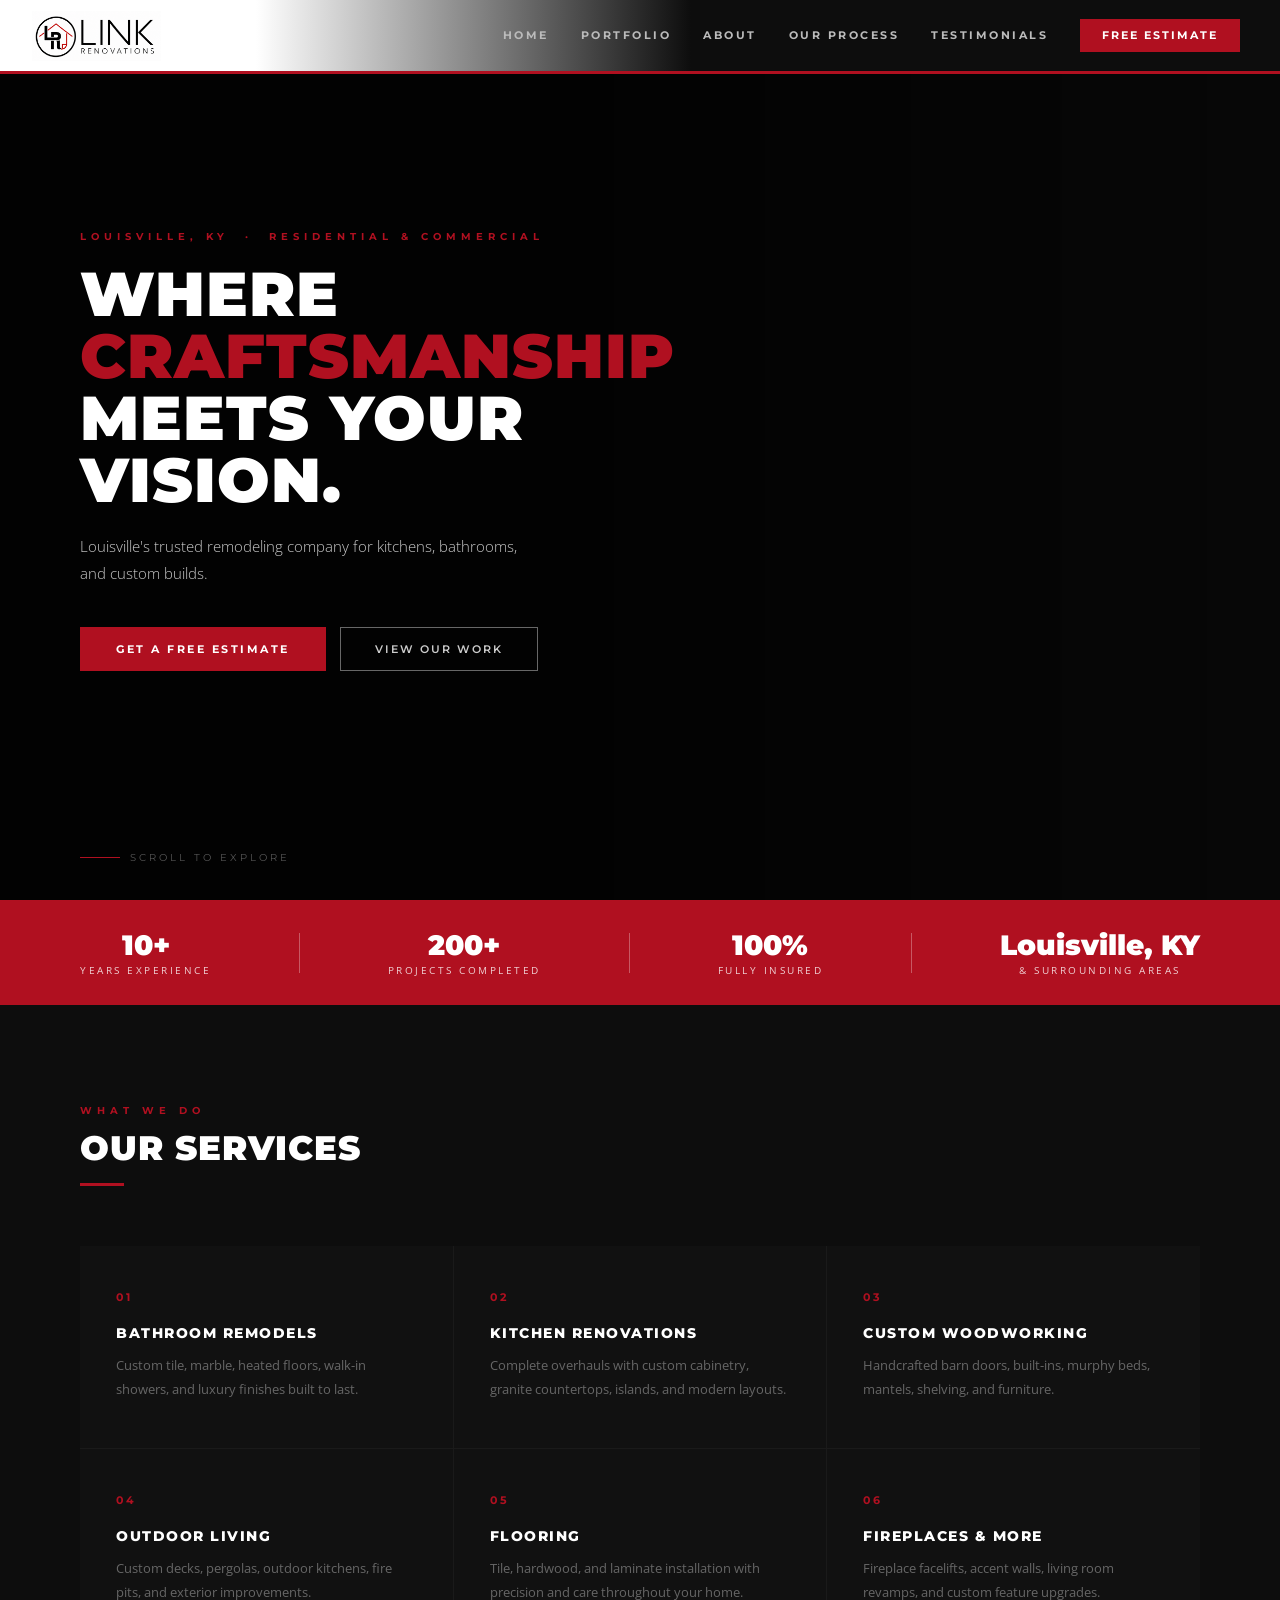
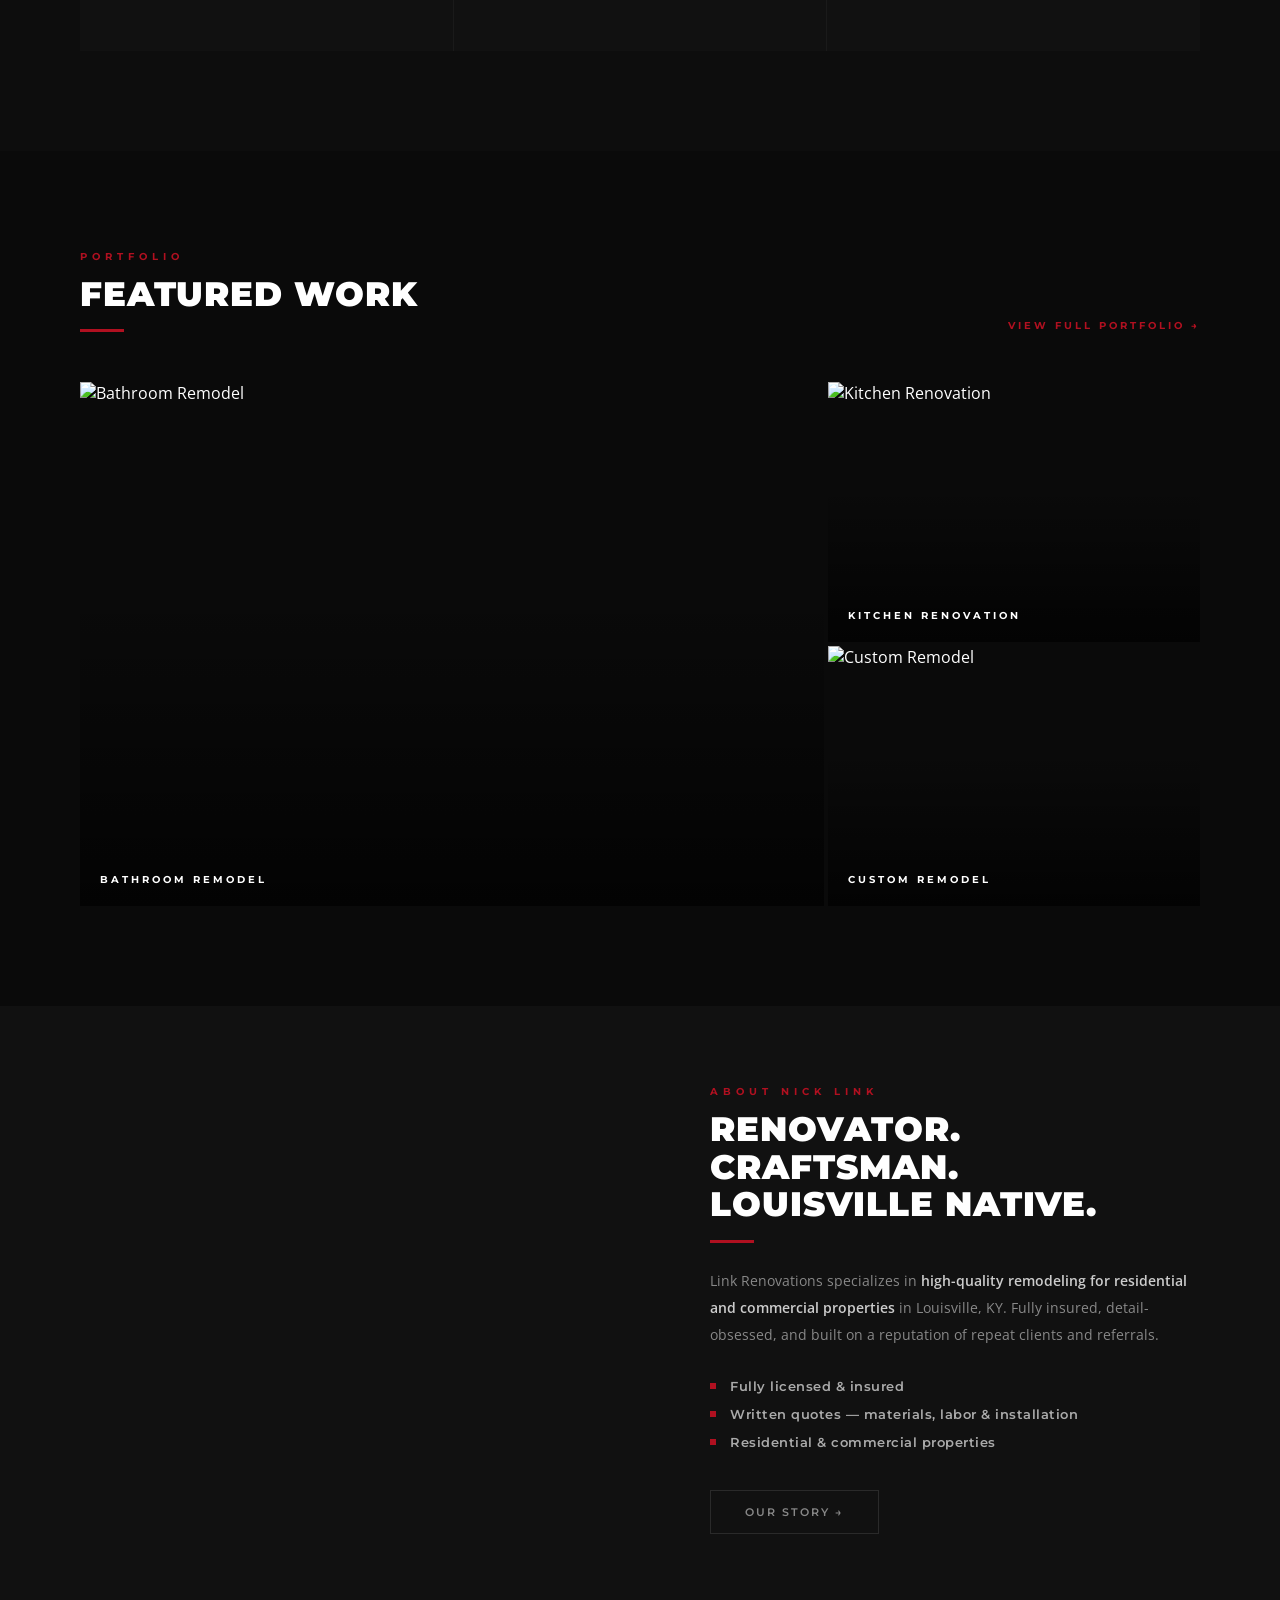
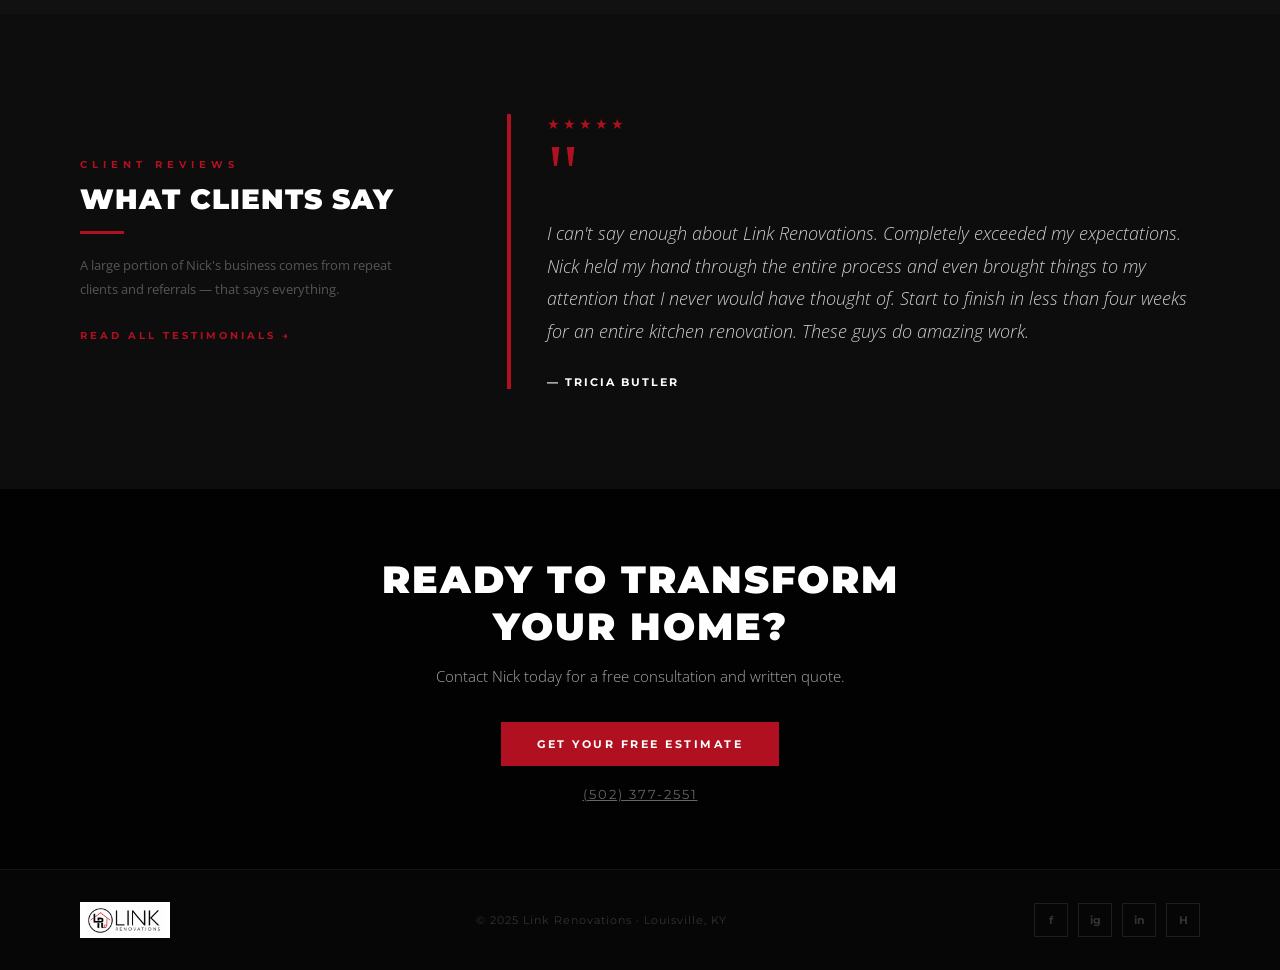
==== index.html @ 9025aeb8 "Initial commit: Link Renovations website mockup" ====
<!DOCTYPE html>
<html lang="en">
<head>
  <meta charset="UTF-8">
  <meta name="viewport" content="width=device-width, initial-scale=1.0">
  <title>Link Renovations — Louisville, KY</title>
  <link href="https://fonts.googleapis.com/css2?family=Montserrat:wght@400;600;700;800;900&family=Open+Sans:wght@300;400;600&display=swap" rel="stylesheet">
  <style>
    *, *::before, *::after { margin: 0; padding: 0; box-sizing: border-box; }
    html { scroll-behavior: smooth; }
    body { background: #0a0a0a; color: #fff; font-family: 'Open Sans', sans-serif; }

    /* ─── NAV ─── */
    nav {
      position: fixed; top: 0; left: 0; right: 0; z-index: 1000;
      height: 74px;
      background: linear-gradient(to right, #fff 20%, #0d0d0d 54%);
      border-bottom: 3px solid #b01020;
      display: flex; align-items: stretch;
    }
    .nav-logo { padding: 0 32px; display: flex; align-items: center; flex-shrink: 0; }
    .nav-logo img { height: 50px; display: block; }
    .nav-links { flex: 1; display: flex; align-items: center; justify-content: flex-end; gap: 32px; padding: 0 40px; }
    .nav-links a { color: #bbb; text-decoration: none; font-family: 'Montserrat', sans-serif; font-size: 10.5px; font-weight: 700; letter-spacing: 2.5px; text-transform: uppercase; transition: color 0.2s; }
    .nav-links a:hover { color: #fff; }
    .nav-links .cta { background: #b01020; color: #fff; padding: 10px 22px; letter-spacing: 2px; }
    .nav-links .cta:hover { background: #8f0d19; color: #fff; }

    /* ─── HERO ─── */
    .hero {
      height: 100vh; position: relative;
      display: flex; align-items: center; justify-content: flex-start;
    }
    .hero-bg {
      position: absolute; inset: 0;
      background: url('https://images.weserv.nl/?url=www.linkrenovations.com/uploads/1/7/3/7/17373825/img-6135.jpg') center/cover no-repeat;
    }
    .hero-bg::after {
      content: '';
      position: absolute; inset: 0;
      background: linear-gradient(to right, rgba(0,0,0,0.82) 40%, rgba(0,0,0,0.3) 100%);
    }
    .hero-content {
      position: relative; z-index: 1;
      padding: 0 80px; max-width: 680px;
    }
    .hero-eyebrow {
      font-family: 'Montserrat', sans-serif;
      font-size: 10px; font-weight: 700; letter-spacing: 5px;
      text-transform: uppercase; color: #b01020;
      margin-bottom: 20px;
    }
    .hero h1 {
      font-family: 'Montserrat', sans-serif;
      font-size: 62px; font-weight: 900;
      line-height: 1.0; letter-spacing: 1px;
      text-transform: uppercase;
      margin-bottom: 22px;
    }
    .hero h1 em { color: #b01020; font-style: normal; }
    .hero-sub {
      font-size: 15px; font-weight: 300; line-height: 1.8;
      color: #ccc; margin-bottom: 40px; max-width: 460px;
    }
    .hero-actions { display: flex; gap: 14px; align-items: center; }
    .btn-red {
      font-family: 'Montserrat', sans-serif;
      background: #b01020; color: #fff;
      padding: 15px 36px; font-size: 11px; font-weight: 700;
      letter-spacing: 2.5px; text-transform: uppercase;
      text-decoration: none; display: inline-block;
    }
    .btn-ghost {
      font-family: 'Montserrat', sans-serif;
      border: 1px solid rgba(255,255,255,0.4); color: #ccc;
      padding: 14px 34px; font-size: 11px; font-weight: 600;
      letter-spacing: 2px; text-transform: uppercase;
      text-decoration: none; display: inline-block;
    }
    .hero-scroll {
      position: absolute; bottom: 36px; left: 80px;
      display: flex; align-items: center; gap: 10px;
      color: #555; font-size: 10px; letter-spacing: 3px;
      text-transform: uppercase; font-family: 'Montserrat', sans-serif;
    }
    .hero-scroll-line { width: 40px; height: 1px; background: #b01020; }

    /* ─── INTRO STRIP ─── */
    .intro {
      background: #b01020;
      padding: 28px 80px;
      display: flex; justify-content: space-between; align-items: center;
      gap: 40px;
    }
    .intro-stat { text-align: center; }
    .intro-stat strong {
      display: block;
      font-family: 'Montserrat', sans-serif;
      font-size: 28px; font-weight: 900;
    }
    .intro-stat span {
      font-size: 9.5px; letter-spacing: 2.5px; text-transform: uppercase;
      color: rgba(255,255,255,0.8); margin-top: 2px; display: block;
    }
    .intro-divider { width: 1px; height: 40px; background: rgba(255,255,255,0.3); }

    /* ─── SECTION COMMON ─── */
    .section { padding: 100px 80px; }
    .section-tag {
      font-family: 'Montserrat', sans-serif;
      font-size: 9.5px; font-weight: 700; letter-spacing: 5px;
      text-transform: uppercase; color: #b01020; margin-bottom: 14px;
    }
    .section-title {
      font-family: 'Montserrat', sans-serif;
      font-size: 34px; font-weight: 900; text-transform: uppercase;
      letter-spacing: 1px; line-height: 1.1;
    }
    .section-rule { width: 44px; height: 3px; background: #b01020; margin-top: 16px; }

    /* ─── SERVICES ─── */
    .services { background: #0d0d0d; }
    .services-header { margin-bottom: 60px; }
    .services-grid {
      display: grid; grid-template-columns: repeat(3, 1fr); gap: 1px;
      background: #1a1a1a;
    }
    .service {
      background: #111; padding: 44px 36px;
      border-bottom: 3px solid transparent;
      transition: border-color 0.25s, background 0.25s;
    }
    .service:hover { border-color: #b01020; background: #161616; }
    .service-num {
      font-family: 'Montserrat', sans-serif;
      font-size: 11px; font-weight: 700; letter-spacing: 3px;
      color: #b01020; margin-bottom: 20px;
    }
    .service-name {
      font-family: 'Montserrat', sans-serif;
      font-size: 14px; font-weight: 800; letter-spacing: 1.5px;
      text-transform: uppercase; margin-bottom: 12px;
    }
    .service-desc { font-size: 13px; color: #666; line-height: 1.8; }

    /* ─── FEATURED WORK ─── */
    .featured { background: #0a0a0a; }
    .featured-header { margin-bottom: 50px; display: flex; justify-content: space-between; align-items: flex-end; }
    .featured-link {
      font-family: 'Montserrat', sans-serif;
      font-size: 10px; font-weight: 700; letter-spacing: 3px;
      text-transform: uppercase; color: #b01020; text-decoration: none;
    }
    .featured-link:hover { color: #fff; }
    .featured-grid { display: grid; grid-template-columns: 2fr 1fr; grid-template-rows: 260px 260px; gap: 4px; }
    .featured-item {
      overflow: hidden; position: relative; cursor: pointer;
    }
    .featured-item img { width: 100%; height: 100%; object-fit: cover; transition: transform 0.5s; display: block; }
    .featured-item:hover img { transform: scale(1.04); }
    .featured-item-overlay {
      position: absolute; inset: 0;
      background: linear-gradient(to top, rgba(0,0,0,0.7) 0%, transparent 60%);
      display: flex; align-items: flex-end; padding: 20px;
    }
    .featured-item-label {
      font-family: 'Montserrat', sans-serif;
      font-size: 10px; font-weight: 700; letter-spacing: 3px;
      text-transform: uppercase; color: #fff;
    }
    .featured-item.large { grid-row: span 2; }

    /* ─── ABOUT TEASER ─── */
    .about-teaser {
      background: #111;
      display: grid; grid-template-columns: 1fr 1fr;
    }
    .about-photo {
      min-height: 520px;
      background: url('https://images.weserv.nl/?url=www.linkrenovations.com/uploads/1/7/3/7/17373825/13912397-858377754294560-661833225606140644-n_orig.jpg') center top/cover;
    }
    .about-body {
      padding: 80px 70px;
      display: flex; flex-direction: column; justify-content: center;
    }
    .about-body p {
      font-size: 14px; color: #888; line-height: 1.95;
      margin-top: 24px;
    }
    .about-body p strong { color: #ccc; font-weight: 600; }
    .about-checks { margin-top: 30px; display: flex; flex-direction: column; gap: 12px; }
    .about-check {
      display: flex; align-items: center; gap: 14px;
      font-size: 13px; color: #aaa; font-family: 'Montserrat', sans-serif;
      font-weight: 600; letter-spacing: 0.5px;
    }
    .check-dot { width: 6px; height: 6px; background: #b01020; flex-shrink: 0; }
    .about-action { margin-top: 40px; }

    /* ─── TESTIMONIAL ─── */
    .testimonial-section {
      background: #0d0d0d;
      padding: 100px 80px;
      display: grid; grid-template-columns: 1fr 2fr; gap: 80px; align-items: center;
    }
    .testimonial-left .section-tag { margin-bottom: 14px; }
    .testimonial-left .section-title { font-size: 28px; }
    .testimonial-left .section-rule { }
    .testimonial-left p { margin-top: 20px; font-size: 13px; color: #555; line-height: 1.8; }
    .testimonial-quote {
      border-left: 4px solid #b01020;
      padding-left: 36px;
    }
    .quote-mark { font-size: 80px; color: #b01020; line-height: 0.6; font-family: Georgia, serif; margin-bottom: 20px; display: block; }
    .quote-text {
      font-size: 18px; font-weight: 300; line-height: 1.8; color: #ccc;
      font-style: italic;
    }
    .quote-author {
      margin-top: 28px;
      font-family: 'Montserrat', sans-serif;
      font-size: 11px; font-weight: 700; letter-spacing: 2px;
      text-transform: uppercase; color: #fff;
    }
    .quote-stars { color: #b01020; letter-spacing: 3px; margin-bottom: 16px; font-size: 14px; }

    /* ─── FINAL CTA ─── */
    .cta-final {
      position: relative; overflow: hidden;
      min-height: 380px;
      display: flex; align-items: center; justify-content: center;
      text-align: center;
    }
    .cta-bg {
      position: absolute; inset: 0;
      background: url('https://images.weserv.nl/?url=www.linkrenovations.com/uploads/1/7/3/7/17373825/kitchen1.jpg') center/cover;
    }
    .cta-bg::after {
      content: ''; position: absolute; inset: 0;
      background: rgba(0,0,0,0.78);
    }
    .cta-content { position: relative; z-index: 1; padding: 0 40px; }
    .cta-content h2 {
      font-family: 'Montserrat', sans-serif;
      font-size: 38px; font-weight: 900; text-transform: uppercase;
      letter-spacing: 2px; margin-bottom: 16px;
    }
    .cta-content p { color: #aaa; font-size: 15px; margin-bottom: 36px; font-weight: 300; }
    .cta-content .phone {
      display: block; margin-top: 20px;
      font-family: 'Montserrat', sans-serif;
      font-size: 13px; color: #666; letter-spacing: 2px;
    }

    /* ─── FOOTER ─── */
    footer {
      background: #060606;
      padding: 32px 80px;
      display: flex; justify-content: space-between; align-items: center;
      border-top: 1px solid #161616;
    }
    .footer-logo img { height: 36px; background: #fff; padding: 3px 6px; display: block; }
    .footer-copy { font-size: 11px; color: #333; letter-spacing: 1px; font-family: 'Montserrat', sans-serif; }
    .footer-social { display: flex; gap: 10px; }
    .social { width: 34px; height: 34px; border: 1px solid #1e1e1e; display: flex; align-items: center; justify-content: center; color: #333; font-size: 11px; font-weight: 700; text-decoration: none; font-family: 'Montserrat', sans-serif; transition: all 0.2s; }
    .social:hover { border-color: #b01020; color: #b01020; }

    .badge { position: fixed; bottom: 14px; right: 14px; background: #b01020; color: #fff; padding: 5px 12px; font-size: 9px; font-weight: 700; letter-spacing: 2px; z-index: 9999; text-transform: uppercase; font-family: 'Montserrat', sans-serif; }
  
.gallery-item img, .featured-item img, .step-image, .about-photo, .story-image, .nick-photo, .nick-card .nick-photo { filter: contrast(1.10) brightness(1.04) saturate(1.18); transition: filter 0.3s, transform 0.4s ease; }
.gallery-item:hover img, .featured-item:hover img { filter: contrast(1.14) brightness(1.07) saturate(1.22); }
.hero-bg, .page-header-bg, .cta-bg { filter: contrast(1.12) brightness(1.05) saturate(1.20); }
.lightbox-img { filter: contrast(1.10) brightness(1.04) saturate(1.18); }
</style>
</head>
<body>



<!-- NAV -->
<nav>
  <a href="index.html" class="nav-logo"><img src="logo.png" alt="Link Renovations"></a>
  <div class="nav-links">
    <a href="index.html" class="active">Home</a>
    <a href="portfolio.html">Portfolio</a>
    <a href="about.html">About</a>
    <a href="process.html">Our Process</a>
    <a href="testimonials.html">Testimonials</a>
    <a href="contact.html" class="cta">Free Estimate</a>
  </div>
</nav>

<!-- HERO -->
<div class="hero">
  <div class="hero-bg"></div>
  <div class="hero-content">
    <div class="hero-eyebrow">Louisville, KY &nbsp;·&nbsp; Residential & Commercial</div>
    <h1>Where <em>Craftsmanship</em><br>Meets Your<br>Vision.</h1>
    <p class="hero-sub">Louisville's trusted remodeling company for kitchens, bathrooms, and custom builds.</p>
    <div class="hero-actions">
      <a href="#" class="btn-red">Get a Free Estimate</a>
      <a href="#" class="btn-ghost">View Our Work</a>
    </div>
  </div>
  <div class="hero-scroll">
    <div class="hero-scroll-line"></div>
    Scroll to explore
  </div>
</div>

<!-- STATS -->
<div class="intro">
  <div class="intro-stat"><strong>10+</strong><span>Years Experience</span></div>
  <div class="intro-divider"></div>
  <div class="intro-stat"><strong>200+</strong><span>Projects Completed</span></div>
  <div class="intro-divider"></div>
  <div class="intro-stat"><strong>100%</strong><span>Fully Insured</span></div>
  <div class="intro-divider"></div>
  <div class="intro-stat"><strong>Louisville, KY</strong><span>& Surrounding Areas</span></div>
</div>

<!-- SERVICES -->
<div class="section services">
  <div class="services-header">
    <div class="section-tag">What We Do</div>
    <div class="section-title">Our Services</div>
    <div class="section-rule"></div>
  </div>
  <div class="services-grid">
    <div class="service">
      <div class="service-num">01</div>
      <div class="service-name">Bathroom Remodels</div>
      <div class="service-desc">Custom tile, marble, heated floors, walk-in showers, and luxury finishes built to last.</div>
    </div>
    <div class="service">
      <div class="service-num">02</div>
      <div class="service-name">Kitchen Renovations</div>
      <div class="service-desc">Complete overhauls with custom cabinetry, granite countertops, islands, and modern layouts.</div>
    </div>
    <div class="service">
      <div class="service-num">03</div>
      <div class="service-name">Custom Woodworking</div>
      <div class="service-desc">Handcrafted barn doors, built-ins, murphy beds, mantels, shelving, and furniture.</div>
    </div>
    <div class="service">
      <div class="service-num">04</div>
      <div class="service-name">Outdoor Living</div>
      <div class="service-desc">Custom decks, pergolas, outdoor kitchens, fire pits, and exterior improvements.</div>
    </div>
    <div class="service">
      <div class="service-num">05</div>
      <div class="service-name">Flooring</div>
      <div class="service-desc">Tile, hardwood, and laminate installation with precision and care throughout your home.</div>
    </div>
    <div class="service">
      <div class="service-num">06</div>
      <div class="service-name">Fireplaces & More</div>
      <div class="service-desc">Fireplace facelifts, accent walls, living room revamps, and custom feature upgrades.</div>
    </div>
  </div>
</div>

<!-- FEATURED WORK -->
<div class="section featured">
  <div class="featured-header">
    <div>
      <div class="section-tag">Portfolio</div>
      <div class="section-title">Featured Work</div>
      <div class="section-rule"></div>
    </div>
    <a href="#" class="featured-link">View Full Portfolio →</a>
  </div>
  <div class="featured-grid">
    <div class="featured-item large">
      <img src="https://images.weserv.nl/?url=www.linkrenovations.com/uploads/1/7/3/7/17373825/img-6134.jpg" alt="Bathroom Remodel">
      <div class="featured-item-overlay"><span class="featured-item-label">Bathroom Remodel</span></div>
    </div>
    <div class="featured-item">
      <img src="https://images.weserv.nl/?url=www.linkrenovations.com/uploads/1/7/3/7/17373825/kitchen2.jpg" alt="Kitchen Renovation">
      <div class="featured-item-overlay"><span class="featured-item-label">Kitchen Renovation</span></div>
    </div>
    <div class="featured-item">
      <img src="https://images.weserv.nl/?url=www.linkrenovations.com/uploads/1/7/3/7/17373825/sycamore20.jpg" alt="Custom Remodel">
      <div class="featured-item-overlay"><span class="featured-item-label">Custom Remodel</span></div>
    </div>
  </div>
</div>

<!-- ABOUT TEASER -->
<div class="about-teaser">
  <div class="about-photo"></div>
  <div class="about-body">
    <div class="section-tag">About Nick Link</div>
    <div class="section-title">Renovator.<br>Craftsman.<br>Louisville Native.</div>
    <div class="section-rule"></div>
    <p>Link Renovations specializes in <strong>high-quality remodeling for residential and commercial properties</strong> in Louisville, KY. Fully insured, detail-obsessed, and built on a reputation of repeat clients and referrals.</p>
    <div class="about-checks">
      <div class="about-check"><div class="check-dot"></div>Fully licensed & insured</div>
      <div class="about-check"><div class="check-dot"></div>Written quotes — materials, labor & installation</div>
      <div class="about-check"><div class="check-dot"></div>Residential & commercial properties</div>
    </div>
    <div class="about-action">
      <a href="#" class="btn-ghost" style="color:#888;border-color:#2a2a2a;">Our Story →</a>
    </div>
  </div>
</div>

<!-- TESTIMONIAL -->
<div class="testimonial-section">
  <div class="testimonial-left">
    <div class="section-tag">Client Reviews</div>
    <div class="section-title">What Clients Say</div>
    <div class="section-rule"></div>
    <p>A large portion of Nick's business comes from repeat clients and referrals — that says everything.</p>
    <a href="#" class="featured-link" style="display:inline-block;margin-top:28px;">Read All Testimonials →</a>
  </div>
  <div class="testimonial-quote">
    <div class="quote-stars">★★★★★</div>
    <span class="quote-mark">"</span>
    <p class="quote-text">I can't say enough about Link Renovations. Completely exceeded my expectations. Nick held my hand through the entire process and even brought things to my attention that I never would have thought of. Start to finish in less than four weeks for an entire kitchen renovation. These guys do amazing work.</p>
    <div class="quote-author">— Tricia Butler</div>
  </div>
</div>

<!-- FINAL CTA -->
<div class="cta-final">
  <div class="cta-bg"></div>
  <div class="cta-content">
    <h2>Ready to Transform<br>Your Home?</h2>
    <p>Contact Nick today for a free consultation and written quote.</p>
    <a href="#" class="btn-red">Get Your Free Estimate</a>
    <a href="tel:5023772551" class="phone">(502) 377-2551</a>
  </div>
</div>

<!-- FOOTER -->
<footer>
  <div class="footer-logo"><img src="logo.png" alt="Link Renovations"></div>
  <div class="footer-copy">© 2025 Link Renovations · Louisville, KY</div>
  <div class="footer-social">
    <a href="#" class="social">f</a>
    <a href="#" class="social">ig</a>
    <a href="#" class="social">in</a>
    <a href="#" class="social">H</a>
  </div>
</footer>

</body>
</html>
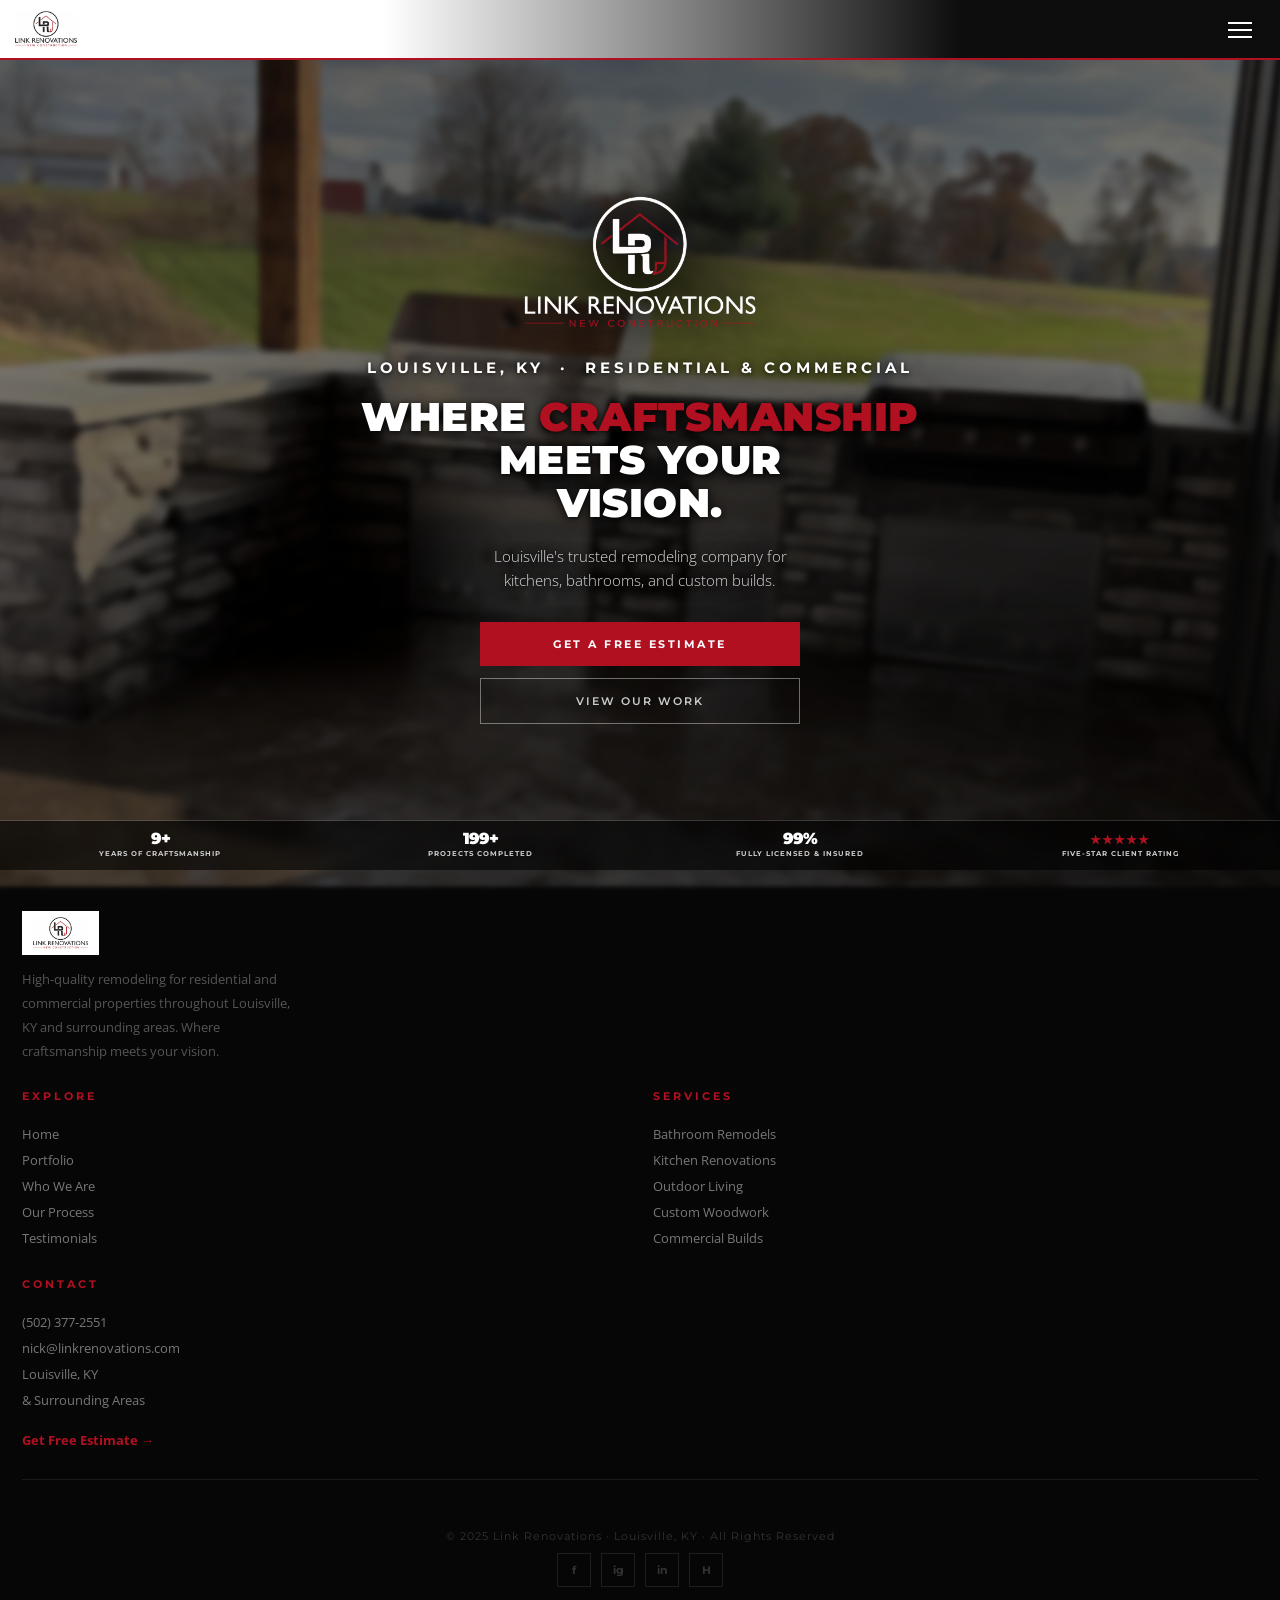
==== commit aeecf98c: "Mobile parity rebuild and homepage trim to hero-only - Establish shared assets contract (shared.css," ====
--- a/index.html
+++ b/index.html
@@ -2,9 +2,11 @@
 <html lang="en">
 <head>
   <meta charset="UTF-8">
-  <meta name="viewport" content="width=device-width, initial-scale=1.0">
+  <meta name="viewport" content="width=device-width, initial-scale=1.0, viewport-fit=cover">
   <title>Link Renovations — Louisville, KY</title>
   <link href="https://fonts.googleapis.com/css2?family=Montserrat:wght@400;600;700;800;900&family=Open+Sans:wght@300;400;600&display=swap" rel="stylesheet">
+  <link rel="stylesheet" href="shared.css">
+  <link rel="stylesheet" href="mobile.css">
   <style>
     *, *::before, *::after { margin: 0; padding: 0; box-sizing: border-box; }
     html { scroll-behavior: smooth; }
@@ -29,16 +31,50 @@
     /* ─── HERO ─── */
     .hero {
       height: 100vh; position: relative;
-      display: flex; align-items: center; justify-content: flex-start;
-    }
-    .hero-bg {
-      position: absolute; inset: 0;
-      background: url('https://images.weserv.nl/?url=www.linkrenovations.com/uploads/1/7/3/7/17373825/img-6135.jpg') center/cover no-repeat;
+      display: flex; align-items: center; justify-content: space-between;
+      gap: 40px;
+    }
+    .hero-logo-side {
+      position: relative; z-index: 1;
+      padding-left: 80px;
+      order: -1;
+      display: flex; align-items: center; justify-content: center;
+      flex: 0 0 auto;
+      animation: crestFade 1.2s ease-out both;
+    }
+    .hero-logo-stage {
+      position: relative;
+      width: clamp(360px, 42vw, 600px);
+      display: flex; align-items: center; justify-content: center;
+    }
+    .hero-logo-stage::before {
+      content: ''; position: absolute; inset: -8% -10%;
+      background: radial-gradient(ellipse at center, rgba(0,0,0,0.55) 0%, rgba(0,0,0,0) 65%);
+      filter: blur(8px);
+      z-index: 0;
+    }
+    .hero-logo-stage img {
+      position: relative; z-index: 1;
+      width: 100%; height: auto; display: block;
+      image-rendering: -webkit-optimize-contrast;
+      image-rendering: auto;
+      filter: drop-shadow(0 14px 30px rgba(0,0,0,0.7)) drop-shadow(0 0 18px rgba(0,0,0,0.5));
+    }
+        .hero-bg {
+      position: absolute; inset: -10px;
+      background: url('photos/hero-outdoor-kitchen-clean.jpg') center/cover no-repeat;
+      filter: blur(3px) brightness(1.05) saturate(1.05);
+      transform: scale(1.02);
     }
     .hero-bg::after {
       content: '';
       position: absolute; inset: 0;
-      background: linear-gradient(to right, rgba(0,0,0,0.82) 40%, rgba(0,0,0,0.3) 100%);
+      background:
+        linear-gradient(to right, rgba(0,0,0,0.65) 0%, rgba(0,0,0,0.35) 40%, rgba(0,0,0,0.55) 60%, rgba(0,0,0,0.78) 100%),
+        radial-gradient(ellipse at 22% 50%, rgba(0,0,0,0.55) 0%, rgba(0,0,0,0) 55%);
+    }
+    .hero h1, .hero-eyebrow, .hero-sub {
+      text-shadow: 0 1px 8px rgba(0,0,0,0.95), 0 2px 18px rgba(0,0,0,0.7);
     }
     .hero-content {
       position: relative; z-index: 1;
@@ -46,9 +82,13 @@
     }
     .hero-eyebrow {
       font-family: 'Montserrat', sans-serif;
-      font-size: 10px; font-weight: 700; letter-spacing: 5px;
-      text-transform: uppercase; color: #b01020;
+      font-size: 11px; font-weight: 700; letter-spacing: 4.5px;
+      text-transform: uppercase; color: #fff;
       margin-bottom: 20px;
+    }
+    @keyframes crestFade {
+      from { opacity: 0; transform: translateY(-8px); }
+      to   { opacity: 1; transform: translateY(0); }
     }
     .hero h1 {
       font-family: 'Montserrat', sans-serif;
@@ -85,24 +125,66 @@
     }
     .hero-scroll-line { width: 40px; height: 1px; background: #b01020; }
 
-    /* ─── INTRO STRIP ─── */
-    .intro {
-      background: #b01020;
-      padding: 28px 80px;
-      display: flex; justify-content: space-between; align-items: center;
-      gap: 40px;
-    }
-    .intro-stat { text-align: center; }
-    .intro-stat strong {
-      display: block;
-      font-family: 'Montserrat', sans-serif;
-      font-size: 28px; font-weight: 900;
-    }
-    .intro-stat span {
-      font-size: 9.5px; letter-spacing: 2.5px; text-transform: uppercase;
-      color: rgba(255,255,255,0.8); margin-top: 2px; display: block;
-    }
-    .intro-divider { width: 1px; height: 40px; background: rgba(255,255,255,0.3); }
+    /* ─── STATS BAND ─── */
+    .stats-band {
+      background: #0d0d0d;
+      padding: 80px 80px;
+      border-top: 1px solid #161616;
+      border-bottom: 1px solid #161616;
+    }
+    .stats-band-inner {
+      display: grid; grid-template-columns: repeat(4, 1fr); gap: 1px;
+      background: #1a1a1a;
+    }
+    .stat-card {
+      background: #111;
+      padding: 40px 28px;
+      text-align: center;
+      position: relative;
+      transition: background 0.3s, transform 0.3s;
+      border-bottom: 3px solid transparent;
+    }
+    .stat-card:hover { background: #161616; border-bottom-color: #b01020; transform: translateY(-2px); }
+    .stat-num {
+      font-family: 'Montserrat', sans-serif;
+      font-size: 52px; font-weight: 900; color: #fff;
+      line-height: 1; margin-bottom: 14px;
+      letter-spacing: -1px;
+    }
+    .count-stars { color: #b01020; font-size: 36px; letter-spacing: 4px; display: inline-block; }
+    .stat-label {
+      font-family: 'Montserrat', sans-serif;
+      font-size: 10px; font-weight: 700;
+      letter-spacing: 2.5px; text-transform: uppercase;
+      color: #888;
+    }
+    .stat-card.in-view .stat-num { animation: stat-pop 0.5s ease both; }
+    @keyframes stat-pop { from { transform: scale(0.8); opacity: 0; } to { transform: scale(1); opacity: 1; } }
+
+    /* ─── HERO STATS OVERLAY (full-width bottom) ─── */
+    .hero { position: relative; }
+    .hero-stats {
+      position: absolute; left: 0; right: 0; bottom: 0;
+      background: transparent; padding: 0; border: 0; margin: 0;
+      z-index: 5;
+    }
+    .hero-stats .stats-band-inner {
+      background: transparent;
+      grid-template-columns: repeat(4, 1fr);
+      gap: 0;
+      backdrop-filter: blur(6px);
+      -webkit-backdrop-filter: blur(6px);
+      border-top: 1px solid rgba(255,255,255,0.14);
+    }
+    .hero-stats .stat-card {
+      background: rgba(0,0,0,0.55);
+      padding: 16px 10px;
+      border-bottom: 2px solid transparent;
+    }
+    .hero-stats .stat-card:hover { background: rgba(0,0,0,0.7); border-bottom-color: #b01020; transform: none; }
+    .hero-stats .stat-num { font-size: 24px; margin-bottom: 6px; }
+    .hero-stats .count-stars { font-size: 18px; letter-spacing: 2px; }
+    .hero-stats .stat-label { font-size: 8.5px; letter-spacing: 1.6px; color: #ccc; }
 
     /* ─── SECTION COMMON ─── */
     .section { padding: 100px 80px; }
@@ -177,7 +259,7 @@
     }
     .about-photo {
       min-height: 520px;
-      background: url('https://images.weserv.nl/?url=www.linkrenovations.com/uploads/1/7/3/7/17373825/13912397-858377754294560-661833225606140644-n_orig.jpg') center top/cover;
+      background: url('photos/bath-08.jpg') center top/cover;
     }
     .about-body {
       padding: 80px 70px;
@@ -233,7 +315,7 @@
     }
     .cta-bg {
       position: absolute; inset: 0;
-      background: url('https://images.weserv.nl/?url=www.linkrenovations.com/uploads/1/7/3/7/17373825/kitchen1.jpg') center/cover;
+      background: url('photos/outdoor-05.jpg') center/cover;
     }
     .cta-bg::after {
       content: ''; position: absolute; inset: 0;
@@ -271,6 +353,45 @@
 .gallery-item:hover img, .featured-item:hover img { filter: contrast(1.14) brightness(1.07) saturate(1.22); }
 .hero-bg, .page-header-bg, .cta-bg { filter: contrast(1.12) brightness(1.05) saturate(1.20); }
 .lightbox-img { filter: contrast(1.10) brightness(1.04) saturate(1.18); }
+
+
+
+
+/* ─── MOBILE APP-LIKE NAV ─── */
+.nav-hamburger { display: none; }
+.mobile-drawer 
+
+/* MOBILE TWEAKS — gradient nav, locked hamburger, hide hero red button */
+
+
+/* MOBILE LOCK — prevent iOS scroll jitter on fixed bars */
+
+
+/* Solid background for sticky bar safe-area */
+
+
+/* Larger red eyebrow tags (more readable) */
+.page-tag, .section-tag, .featured-tag, .hero-eyebrow {
+  font-size: 15px !important; letter-spacing: 4px !important;
+}
+.featured-link, .standard-card-num, .nick-role {
+  font-size: 14px !important; letter-spacing: 3.5px !important;
+}
+.featured-item-cat, .gallery-item-cat, .drawer-tag, .featured-item-label, .stat-label {
+  font-size: 12.5px !important; letter-spacing: 2.8px !important;
+}
+
+
+/* Show full photo composition (no cropping) for showcase elements */
+.featured-item img { object-fit: contain !important; background: #0a0a0a; }
+.about-photo, .story-image, .nick-photo, .step-image {
+  background-size: contain !important;
+  background-repeat: no-repeat !important;
+  background-position: center !important;
+  background-color: #0a0a0a !important;
+}
+
+
 </style>
 </head>
 <body>
@@ -283,12 +404,13 @@
   <div class="nav-links">
     <a href="index.html" class="active">Home</a>
     <a href="portfolio.html">Portfolio</a>
-    <a href="about.html">About</a>
+    <a href="about.html">Who We Are</a>
     <a href="process.html">Our Process</a>
     <a href="testimonials.html">Testimonials</a>
     <a href="contact.html" class="cta">Free Estimate</a>
   </div>
 </nav>
+
 
 <!-- HERO -->
 <div class="hero">
@@ -298,152 +420,102 @@
     <h1>Where <em>Craftsmanship</em><br>Meets Your<br>Vision.</h1>
     <p class="hero-sub">Louisville's trusted remodeling company for kitchens, bathrooms, and custom builds.</p>
     <div class="hero-actions">
-      <a href="#" class="btn-red">Get a Free Estimate</a>
-      <a href="#" class="btn-ghost">View Our Work</a>
+      <a href="contact.html" class="btn-red">Get a Free Estimate</a>
+      <a href="portfolio.html" class="btn-ghost">View Our Work</a>
     </div>
   </div>
-  <div class="hero-scroll">
-    <div class="hero-scroll-line"></div>
-    Scroll to explore
+  <div class="hero-logo-side"><div class="hero-logo-stage"><img src="logo-mark-v4.png" alt="Link Renovations"></div></div>
+  <!-- STATS (overlaid full-width across hero bottom) -->
+  <div class="stats-band hero-stats">
+    <div class="stats-band-inner">
+      <div class="stat-card">
+        <div class="stat-num"><span class="count" data-target="10" data-suffix="+">0</span></div>
+        <div class="stat-label">Years of Craftsmanship</div>
+      </div>
+      <div class="stat-card">
+        <div class="stat-num"><span class="count" data-target="200" data-suffix="+">0</span></div>
+        <div class="stat-label">Projects Completed</div>
+      </div>
+      <div class="stat-card">
+        <div class="stat-num"><span class="count" data-target="100" data-suffix="%">0</span></div>
+        <div class="stat-label">Fully Licensed &amp; Insured</div>
+      </div>
+      <div class="stat-card">
+        <div class="stat-num"><span class="count-stars" data-target="5">★★★★★</span></div>
+        <div class="stat-label">Five-Star Client Rating</div>
+      </div>
+    </div>
   </div>
 </div>
 
-<!-- STATS -->
-<div class="intro">
-  <div class="intro-stat"><strong>10+</strong><span>Years Experience</span></div>
-  <div class="intro-divider"></div>
-  <div class="intro-stat"><strong>200+</strong><span>Projects Completed</span></div>
-  <div class="intro-divider"></div>
-  <div class="intro-stat"><strong>100%</strong><span>Fully Insured</span></div>
-  <div class="intro-divider"></div>
-  <div class="intro-stat"><strong>Louisville, KY</strong><span>& Surrounding Areas</span></div>
-</div>
-
-<!-- SERVICES -->
-<div class="section services">
-  <div class="services-header">
-    <div class="section-tag">What We Do</div>
-    <div class="section-title">Our Services</div>
-    <div class="section-rule"></div>
+<!-- FOOTER -->
+<footer class="upgraded">
+  <div class="footer-grid">
+    <div class="footer-col">
+      <div class="footer-logo"><img src="logo.png" alt="Link Renovations" style="height: 44px; background: #fff; padding: 6px 10px; display: block;"></div>
+      <p class="footer-tagline">High-quality remodeling for residential and commercial properties throughout Louisville, KY and surrounding areas. Where craftsmanship meets your vision.</p>
+    </div>
+    <div class="footer-col">
+      <h4>Explore</h4>
+      <a href="index.html">Home</a>
+      <a href="portfolio.html">Portfolio</a>
+      <a href="about.html">Who We Are</a>
+      <a href="process.html">Our Process</a>
+      <a href="testimonials.html">Testimonials</a>
+    </div>
+    <div class="footer-col">
+      <h4>Services</h4>
+      <a href="portfolio.html">Bathroom Remodels</a>
+      <a href="portfolio.html">Kitchen Renovations</a>
+      <a href="portfolio.html">Outdoor Living</a>
+      <a href="portfolio.html">Custom Woodwork</a>
+      <a href="portfolio.html">Commercial Builds</a>
+    </div>
+    <div class="footer-col">
+      <h4>Contact</h4>
+      <a href="tel:5023772551">(502) 377-2551</a>
+      <a href="mailto:nick@linkrenovations.com">nick@linkrenovations.com</a>
+      <p>Louisville, KY<br>&amp; Surrounding Areas</p>
+      <a href="contact.html" style="color: #b01020; font-weight: 700; margin-top: 14px;">Get Free Estimate →</a>
+    </div>
   </div>
-  <div class="services-grid">
-    <div class="service">
-      <div class="service-num">01</div>
-      <div class="service-name">Bathroom Remodels</div>
-      <div class="service-desc">Custom tile, marble, heated floors, walk-in showers, and luxury finishes built to last.</div>
-    </div>
-    <div class="service">
-      <div class="service-num">02</div>
-      <div class="service-name">Kitchen Renovations</div>
-      <div class="service-desc">Complete overhauls with custom cabinetry, granite countertops, islands, and modern layouts.</div>
-    </div>
-    <div class="service">
-      <div class="service-num">03</div>
-      <div class="service-name">Custom Woodworking</div>
-      <div class="service-desc">Handcrafted barn doors, built-ins, murphy beds, mantels, shelving, and furniture.</div>
-    </div>
-    <div class="service">
-      <div class="service-num">04</div>
-      <div class="service-name">Outdoor Living</div>
-      <div class="service-desc">Custom decks, pergolas, outdoor kitchens, fire pits, and exterior improvements.</div>
-    </div>
-    <div class="service">
-      <div class="service-num">05</div>
-      <div class="service-name">Flooring</div>
-      <div class="service-desc">Tile, hardwood, and laminate installation with precision and care throughout your home.</div>
-    </div>
-    <div class="service">
-      <div class="service-num">06</div>
-      <div class="service-name">Fireplaces & More</div>
-      <div class="service-desc">Fireplace facelifts, accent walls, living room revamps, and custom feature upgrades.</div>
+  <div class="footer-bottom">
+    <div class="footer-copy">© 2025 Link Renovations · Louisville, KY · All Rights Reserved</div>
+    <div class="footer-social">
+      <a href="#" class="social">f</a>
+      <a href="#" class="social">ig</a>
+      <a href="#" class="social">in</a>
+      <a href="#" class="social">H</a>
+    </div>
+  </div>
+</footer>
+
+
+<button class="nav-hamburger" aria-label="Menu" onclick="toggleDrawer()"><span></span><span></span><span></span></button>
+<div class="mobile-drawer" id="mobileDrawer">
+  <div class="drawer-overlay" onclick="toggleDrawer()"></div>
+  <div class="drawer-panel">
+    <div class="drawer-header">
+      <div class="drawer-tag">Link Renovations</div>
+      <button class="drawer-close" onclick="toggleDrawer()" aria-label="Close">&times;</button>
+    </div>
+    <div class="drawer-links">
+      <a href="index.html" class="active">Home</a>
+      <a href="portfolio.html">Portfolio</a>
+      <a href="about.html">Who We Are</a>
+      <a href="process.html">Our Process</a>
+      <a href="testimonials.html">Testimonials</a>
+      <a href="contact.html">Free Estimate</a>
+    </div>
+    <div class="drawer-contact">
+      <div class="drawer-contact-label">Get In Touch</div>
+      <a href="tel:5023772551">(502) 377-2551</a>
+      <a href="mailto:nick@linkrenovations.com">nick@linkrenovations.com</a>
     </div>
   </div>
 </div>
-
-<!-- FEATURED WORK -->
-<div class="section featured">
-  <div class="featured-header">
-    <div>
-      <div class="section-tag">Portfolio</div>
-      <div class="section-title">Featured Work</div>
-      <div class="section-rule"></div>
-    </div>
-    <a href="#" class="featured-link">View Full Portfolio →</a>
-  </div>
-  <div class="featured-grid">
-    <div class="featured-item large">
-      <img src="https://images.weserv.nl/?url=www.linkrenovations.com/uploads/1/7/3/7/17373825/img-6134.jpg" alt="Bathroom Remodel">
-      <div class="featured-item-overlay"><span class="featured-item-label">Bathroom Remodel</span></div>
-    </div>
-    <div class="featured-item">
-      <img src="https://images.weserv.nl/?url=www.linkrenovations.com/uploads/1/7/3/7/17373825/kitchen2.jpg" alt="Kitchen Renovation">
-      <div class="featured-item-overlay"><span class="featured-item-label">Kitchen Renovation</span></div>
-    </div>
-    <div class="featured-item">
-      <img src="https://images.weserv.nl/?url=www.linkrenovations.com/uploads/1/7/3/7/17373825/sycamore20.jpg" alt="Custom Remodel">
-      <div class="featured-item-overlay"><span class="featured-item-label">Custom Remodel</span></div>
-    </div>
-  </div>
-</div>
-
-<!-- ABOUT TEASER -->
-<div class="about-teaser">
-  <div class="about-photo"></div>
-  <div class="about-body">
-    <div class="section-tag">About Nick Link</div>
-    <div class="section-title">Renovator.<br>Craftsman.<br>Louisville Native.</div>
-    <div class="section-rule"></div>
-    <p>Link Renovations specializes in <strong>high-quality remodeling for residential and commercial properties</strong> in Louisville, KY. Fully insured, detail-obsessed, and built on a reputation of repeat clients and referrals.</p>
-    <div class="about-checks">
-      <div class="about-check"><div class="check-dot"></div>Fully licensed & insured</div>
-      <div class="about-check"><div class="check-dot"></div>Written quotes — materials, labor & installation</div>
-      <div class="about-check"><div class="check-dot"></div>Residential & commercial properties</div>
-    </div>
-    <div class="about-action">
-      <a href="#" class="btn-ghost" style="color:#888;border-color:#2a2a2a;">Our Story →</a>
-    </div>
-  </div>
-</div>
-
-<!-- TESTIMONIAL -->
-<div class="testimonial-section">
-  <div class="testimonial-left">
-    <div class="section-tag">Client Reviews</div>
-    <div class="section-title">What Clients Say</div>
-    <div class="section-rule"></div>
-    <p>A large portion of Nick's business comes from repeat clients and referrals — that says everything.</p>
-    <a href="#" class="featured-link" style="display:inline-block;margin-top:28px;">Read All Testimonials →</a>
-  </div>
-  <div class="testimonial-quote">
-    <div class="quote-stars">★★★★★</div>
-    <span class="quote-mark">"</span>
-    <p class="quote-text">I can't say enough about Link Renovations. Completely exceeded my expectations. Nick held my hand through the entire process and even brought things to my attention that I never would have thought of. Start to finish in less than four weeks for an entire kitchen renovation. These guys do amazing work.</p>
-    <div class="quote-author">— Tricia Butler</div>
-  </div>
-</div>
-
-<!-- FINAL CTA -->
-<div class="cta-final">
-  <div class="cta-bg"></div>
-  <div class="cta-content">
-    <h2>Ready to Transform<br>Your Home?</h2>
-    <p>Contact Nick today for a free consultation and written quote.</p>
-    <a href="#" class="btn-red">Get Your Free Estimate</a>
-    <a href="tel:5023772551" class="phone">(502) 377-2551</a>
-  </div>
-</div>
-
-<!-- FOOTER -->
-<footer>
-  <div class="footer-logo"><img src="logo.png" alt="Link Renovations"></div>
-  <div class="footer-copy">© 2025 Link Renovations · Louisville, KY</div>
-  <div class="footer-social">
-    <a href="#" class="social">f</a>
-    <a href="#" class="social">ig</a>
-    <a href="#" class="social">in</a>
-    <a href="#" class="social">H</a>
-  </div>
-</footer>
-
+<button class="back-to-top" aria-label="Back to top" onclick="window.scrollTo({top:0, behavior: 'smooth'})"><svg viewBox="0 0 24 24" fill="currentColor"><path d="M12 4l-8 8h5v8h6v-8h5z"/></svg></button>
+
+<script src="shared.js"></script>
 </body>
 </html>
--- a/shared.css
+++ b/shared.css
@@ -0,0 +1,117 @@
+/* ─── SHARED DESKTOP CSS ───
+   Single source of truth for desktop styling shared across all 7 pages.
+   Edit here once; every page picks it up. */
+
+/* Global guard: never let an image overflow its container, on any breakpoint.
+   Without this, gallery/featured images with intrinsic width (e.g. 1280px)
+   force horizontal scroll on phones, pushing fixed nav elements off-screen. */
+img { max-width: 100%; height: auto; }
+html, body { overflow-x: hidden; }
+
+/* Polish pass: image fitting, hover transitions, reveal animation */
+.gallery-item img, .featured-item img, .step-image, .about-photo, .story-image, .nick-photo, .nick-card .nick-photo {
+  filter: contrast(1.10) brightness(1.04) saturate(1.18);
+  transition: filter 0.3s, transform 0.4s ease;
+}
+.gallery-item:hover img, .featured-item:hover img {
+  filter: contrast(1.14) brightness(1.07) saturate(1.22);
+}
+.hero-bg, .page-header-bg, .cta-bg {
+  filter: contrast(1.12) brightness(1.05) saturate(1.20);
+}
+.lightbox-img { filter: contrast(1.10) brightness(1.04) saturate(1.18); }
+
+.featured-item img { object-fit: cover !important; object-position: center !important; background: transparent; }
+.about-photo, .story-image, .step-image {
+  background-size: cover !important;
+  background-position: center !important;
+  background-color: transparent !important;
+  min-height: 480px !important;
+}
+.nick-photo {
+  background-size: cover !important;
+  background-position: center top !important;
+  background-color: transparent !important;
+}
+
+/* Larger red eyebrow tags (more readable) */
+.page-tag, .section-tag, .featured-tag, .hero-eyebrow {
+  font-size: 15px !important; letter-spacing: 4px !important;
+}
+.featured-link, .standard-card-num, .nick-role {
+  font-size: 14px !important; letter-spacing: 3.5px !important;
+}
+.featured-item-cat, .gallery-item-cat, .drawer-tag, .featured-item-label, .stat-label {
+  font-size: 12.5px !important; letter-spacing: 2.8px !important;
+}
+
+/* Scroll-reveal animation */
+.reveal { opacity: 0; transform: translateY(28px); transition: opacity 0.8s ease, transform 0.8s ease; }
+.reveal.visible { opacity: 1; transform: translateY(0); }
+
+/* Hover/focus polish */
+a, button { transition: color 0.2s, background 0.2s, border-color 0.2s, opacity 0.2s, transform 0.25s; }
+.btn-red:hover, .submit-btn:hover { transform: translateY(-1px); box-shadow: 0 8px 24px rgba(176, 16, 32, 0.3); }
+.btn-ghost:hover { border-color: #b01020 !important; color: #fff !important; }
+.featured-link:hover { color: #fff !important; }
+.featured-item { transition: transform 0.4s ease; }
+.featured-item:hover { transform: translateY(-4px); }
+.service { transition: background 0.3s, border-color 0.3s, transform 0.3s; }
+.service:hover { transform: translateY(-3px); }
+.value, .standard-card { transition: background 0.3s, border-color 0.3s, transform 0.3s; }
+.value:hover, .standard-card:hover { transform: translateY(-3px); }
+
+/* Form field polish */
+.form-field input, .form-field select, .form-field textarea { transition: border-color 0.2s, background 0.2s, box-shadow 0.2s; }
+.form-field input:focus, .form-field select:focus, .form-field textarea:focus { box-shadow: 0 0 0 3px rgba(176, 16, 32, 0.15); }
+
+/* Upgraded footer */
+footer.upgraded { padding: 70px 80px 30px !important; flex-direction: column !important; align-items: stretch !important; gap: 0 !important; }
+.footer-grid { display: grid; grid-template-columns: 1.4fr 1fr 1fr 1fr; gap: 60px; padding-bottom: 50px; border-bottom: 1px solid #1a1a1a; margin-bottom: 26px; }
+.footer-col h4 { font-family: 'Montserrat', sans-serif; font-size: 11px; font-weight: 700; letter-spacing: 3px; color: #b01020; text-transform: uppercase; margin-bottom: 18px; }
+.footer-col a, .footer-col p { display: block; color: #777; text-decoration: none; font-size: 13px; line-height: 2; font-family: 'Open Sans', sans-serif; }
+.footer-col a:hover { color: #fff; }
+.footer-col .footer-tagline { color: #555; font-size: 13px; line-height: 1.85; margin-top: 12px; max-width: 280px; }
+.footer-bottom { display: flex; justify-content: space-between; align-items: center; flex-wrap: wrap; gap: 14px; }
+
+/* Section Nav (sub-nav under main nav) */
+.section-nav { position: fixed; top: 74px; left: 0; right: 0; z-index: 900; background: transparent; border-bottom: none; padding: 14px 80px; display: flex; justify-content: flex-end; gap: 8px; flex-wrap: nowrap; overflow-x: auto; -webkit-overflow-scrolling: touch; pointer-events: none; }
+.section-nav::-webkit-scrollbar { display: none; }
+.section-nav a { pointer-events: auto; font-family: 'Montserrat', sans-serif; font-size: 9.5px; font-weight: 700; letter-spacing: 1.5px; line-height: 1; color: #fff; text-decoration: none; padding: 7px 14px 6px; border: 1px solid rgba(255,255,255,0.25); border-radius: 999px; white-space: nowrap; transition: all 0.2s; text-transform: uppercase; background: rgba(0,0,0,0.55); backdrop-filter: blur(6px); -webkit-backdrop-filter: blur(6px); display: inline-flex; align-items: center; justify-content: center; }
+.section-nav a:hover { color: #fff; border-color: #555; }
+.section-nav a.active { color: #fff; background: #b01020; border-color: #b01020; }
+
+body.has-section-nav .page-header { padding-top: 138px; }
+body.has-section-nav .hero { padding-top: 64px; }
+
+/* Back to Top */
+.back-to-top { position: fixed; bottom: 80px; right: 22px; width: 50px; height: 50px; border-radius: 50%; background: #b01020; color: #fff; border: none; cursor: pointer; z-index: 800; opacity: 0; transform: translateY(20px); transition: opacity 0.3s, transform 0.3s, background 0.2s; pointer-events: none; box-shadow: 0 8px 24px rgba(0,0,0,0.5); display: flex; align-items: center; justify-content: center; }
+.back-to-top.visible { opacity: 1; transform: translateY(0); pointer-events: auto; }
+.back-to-top:hover { background: #8f0d19; transform: translateY(-3px); }
+.back-to-top svg { width: 18px; height: 18px; }
+
+/* Hamburger + drawer (desktop default = hidden; mobile.css un-hides) */
+.nav-hamburger { display: none; }
+.mobile-drawer { display: none; }
+
+/* ─── WALKTHROUGHS (portrait video tours) ─── */
+.walkthroughs { background: #0d0d0d; padding: 90px 80px 100px; }
+.walkthroughs-header { display: flex; justify-content: space-between; align-items: flex-end; margin-bottom: 40px; gap: 30px; }
+.walkthroughs-header .featured-tag { margin-bottom: 10px; }
+.walkthroughs-header .section-title { font-size: 28px; }
+.walkthroughs-grid { display: grid; grid-template-columns: repeat(3, 1fr); gap: 14px; }
+.video-card { position: relative; overflow: hidden; cursor: pointer; aspect-ratio: 9 / 16; background: #000; border-radius: 4px; }
+.video-card img { position: absolute; inset: 0; width: 100%; height: 100%; object-fit: cover; display: block; transition: transform 0.5s ease, filter 0.3s; }
+.video-card:hover img { transform: scale(1.04); filter: brightness(1.05); }
+.video-play { position: absolute; top: 50%; left: 50%; transform: translate(-50%, -50%); width: 64px; height: 64px; background: #b01020; border-radius: 50%; display: flex; align-items: center; justify-content: center; color: #fff; box-shadow: 0 8px 24px rgba(0,0,0,0.6); transition: transform 0.25s, background 0.25s; pointer-events: none; }
+.video-card:hover .video-play { transform: translate(-50%, -50%) scale(1.08); background: #c41a2c; }
+.video-play svg { width: 26px; height: 26px; margin-left: 3px; display: block; }
+.video-meta { position: absolute; left: 0; right: 0; bottom: 0; padding: 18px 20px; background: linear-gradient(transparent, rgba(0,0,0,0.85)); pointer-events: none; }
+.video-cat { font-family: 'Montserrat', sans-serif; font-size: 9.5px; font-weight: 700; letter-spacing: 3px; color: #b01020; text-transform: uppercase; margin-bottom: 6px; }
+.video-label { font-family: 'Montserrat', sans-serif; font-size: 13px; font-weight: 700; letter-spacing: 0.5px; text-transform: uppercase; color: #fff; line-height: 1.3; }
+
+.video-lightbox { position: fixed; inset: 0; z-index: 9999; background: rgba(0,0,0,0.95); display: none; align-items: center; justify-content: center; }
+.video-lightbox.open { display: flex; }
+.video-lightbox video { max-width: 90vw; max-height: 90vh; outline: none; }
+.video-close { position: absolute; top: 24px; right: 32px; background: none; border: none; color: #fff; font-size: 36px; cursor: pointer; font-family: 'Montserrat', sans-serif; font-weight: 300; opacity: 0.7; transition: opacity 0.2s; }
+.video-close:hover { opacity: 1; }
--- a/mobile.css
+++ b/mobile.css
@@ -0,0 +1,283 @@
+/* ─── MOBILE REBUILD (clean-sweep) ─── */
+@media (max-width: 1280px) {
+  body { padding-top: 60px !important; padding-bottom: 0 !important; }
+
+  /* Top nav: white logo block on left, hamburger on right (matches desktop colors) */
+  nav {
+    position: fixed !important; top: 0 !important; left: 0 !important; right: 0 !important;
+    height: 60px !important; flex-direction: row !important; padding: 0 !important;
+    background: linear-gradient(to right, #fff 0%, #fff 30%, #0d0d0d 75%) !important;
+    border-bottom: 2px solid #b01020 !important;
+    z-index: 1200 !important;
+    align-items: center !important;
+  }
+  .nav-logo { background: transparent !important; padding: 0 14px !important; height: 100% !important; width: auto !important; flex-shrink: 0 !important; display: flex !important; align-items: center !important; border-bottom: none !important; }
+  .nav-logo img { height: 36px !important; }
+  .nav-links { display: none !important; }
+  .nav-hamburger {
+    display: flex !important; flex-direction: column; justify-content: center; gap: 5px;
+    width: 44px; height: 44px; border: none; background: transparent;
+    position: fixed !important; right: 8px !important; top: 8px !important; transform: none !important;
+    z-index: 1300 !important; cursor: pointer; padding: 0;
+  }
+  .nav-hamburger span { display: block; width: 24px; height: 2px; background: #fff; transition: all 0.3s; }
+  .nav-hamburger.open span:nth-child(1) { transform: translateY(7px) rotate(45deg); }
+  .nav-hamburger.open span:nth-child(2) { opacity: 0; }
+  .nav-hamburger.open span:nth-child(3) { transform: translateY(-7px) rotate(-45deg); }
+
+  /* Drawer (unchanged structure) */
+  .mobile-drawer { display: block !important; position: fixed; inset: 0; z-index: 1500; pointer-events: none; }
+  .mobile-drawer.open { pointer-events: auto; }
+  .drawer-overlay { position: absolute; inset: 0; background: rgba(0,0,0,0.65); opacity: 0; transition: opacity 0.3s; }
+  .mobile-drawer.open .drawer-overlay { opacity: 1; }
+  .drawer-panel {
+    position: absolute; top: 0; right: 0; bottom: 0; width: 82%; max-width: 320px;
+    background: #0d0d0d; transform: translateX(100%); transition: transform 0.3s ease;
+    display: flex; flex-direction: column; border-left: 3px solid #b01020;
+  }
+  .mobile-drawer.open .drawer-panel { transform: translateX(0); }
+  .drawer-header { padding: 24px 28px 20px; border-bottom: 1px solid #1a1a1a; display: flex; justify-content: space-between; align-items: center; }
+  .drawer-tag { font-family: 'Montserrat', sans-serif; font-size: 10px; font-weight: 700; letter-spacing: 3px; color: #b01020; text-transform: uppercase; }
+  .drawer-close { background: none; border: none; color: #fff; font-size: 28px; line-height: 1; cursor: pointer; font-family: 'Montserrat', sans-serif; font-weight: 300; padding: 0; }
+  .drawer-links { display: flex; flex-direction: column; padding: 8px 0; }
+  .drawer-links a { color: #ddd; text-decoration: none; padding: 16px 28px; font-family: 'Montserrat', sans-serif; font-size: 13px; font-weight: 700; letter-spacing: 2px; text-transform: uppercase; border-bottom: 1px solid #131313; display: flex; justify-content: space-between; align-items: center; }
+  .drawer-links a.active { color: #b01020; }
+  .drawer-links a::after { content: '›'; color: #444; font-size: 18px; font-weight: 400; }
+  .drawer-cta { padding: 20px 28px; }
+  .drawer-cta a { display: block; background: #b01020; color: #fff; text-align: center; padding: 14px 20px; font-family: 'Montserrat', sans-serif; font-size: 11px; font-weight: 700; letter-spacing: 2.5px; text-transform: uppercase; text-decoration: none; }
+  .drawer-contact { margin-top: auto; padding: 20px 28px; border-top: 1px solid #1a1a1a; }
+  .drawer-contact-label { font-family: 'Montserrat', sans-serif; font-size: 10px; font-weight: 700; letter-spacing: 3px; color: #555; text-transform: uppercase; margin-bottom: 8px; }
+  .drawer-contact a { color: #ccc; text-decoration: none; font-family: 'Montserrat', sans-serif; font-size: 14px; letter-spacing: 1px; display: block; padding: 4px 0; }
+
+  /* Section nav (sub-nav): wrap pills so none clip; centered */
+  .section-nav {
+    top: 60px !important; padding: 8px 14px !important;
+    justify-content: center !important; gap: 4px !important;
+    background: linear-gradient(to bottom, rgba(10,10,10,0.95), rgba(10,10,10,0.8)) !important;
+    backdrop-filter: blur(8px) !important; -webkit-backdrop-filter: blur(8px) !important;
+    border-bottom: 1px solid rgba(255,255,255,0.06) !important;
+    overflow-x: visible !important; flex-wrap: wrap !important; row-gap: 4px !important;
+  }
+  .section-nav a {
+    font-size: 7.5px !important; padding: 4px 8px 3px !important;
+    letter-spacing: 0.8px !important; line-height: 1 !important;
+    background: rgba(255,255,255,0.06) !important;
+    border-color: rgba(255,255,255,0.18) !important;
+    flex: 0 0 auto !important;
+  }
+  body.has-section-nav { padding-top: 116px !important; }
+  body.has-section-nav { padding-top: 110px !important; }
+  body.has-section-nav .hero { padding-top: 30px !important; min-height: auto !important; }
+  body.has-section-nav .page-header { padding-top: 24px !important; }
+
+  /* HERO — same desktop ingredients stacked: photo bg, gradient, logo, eyebrow, h1, sub, both CTAs */
+  .hero {
+    flex-direction: column !important; align-items: center !important; justify-content: center !important;
+    text-align: center !important;
+    padding: 60px 24px 70px !important;
+    min-height: 90vh !important;
+    height: auto !important;
+    gap: 0 !important;
+    position: relative !important;
+  }
+  .hero-bg { filter: blur(2px) brightness(0.85) saturate(1.05) !important; transform: scale(1.04) !important; inset: 0 !important; }
+  .hero-bg::after {
+    background:
+      linear-gradient(to bottom, rgba(0,0,0,0.55) 0%, rgba(0,0,0,0.4) 35%, rgba(0,0,0,0.65) 100%),
+      radial-gradient(ellipse at 50% 50%, rgba(0,0,0,0.3) 0%, rgba(0,0,0,0) 70%) !important;
+  }
+  .hero-logo-side {
+    padding: 0 !important; order: -1 !important; width: 100% !important;
+    margin-bottom: 28px !important; display: flex !important; justify-content: center !important;
+    animation: none !important;
+  }
+  .hero-logo-stage { width: clamp(170px, 50vw, 240px) !important; padding: 0 8px !important; box-sizing: content-box !important; }
+  .hero-logo-stage::before { inset: -10% -14% !important; background: radial-gradient(ellipse at center, rgba(0,0,0,0.55) 0%, rgba(0,0,0,0) 65%) !important; filter: blur(12px) !important; }
+  .hero-logo-stage img { width: 100% !important; filter: drop-shadow(0 10px 24px rgba(0,0,0,0.7)) drop-shadow(0 0 16px rgba(0,0,0,0.5)) !important; }
+  .hero-content {
+    padding: 0 !important; max-width: 100% !important; width: 100% !important;
+    text-align: center !important; position: relative !important; z-index: 1 !important;
+  }
+  .hero-content h1, .hero h1 {
+    text-align: center !important; font-size: clamp(26px, 8.4vw, 40px) !important;
+    line-height: 1.08 !important; letter-spacing: 0.5px !important;
+    margin: 0 auto 20px !important; max-width: 100% !important;
+  }
+  .hero h1 em { color: #b01020 !important; }
+  .hero-eyebrow {
+    font-size: 11px !important; letter-spacing: 3.5px !important;
+    color: #fff !important; margin: 0 auto 18px !important;
+    text-align: center !important;
+    text-shadow: 0 1px 8px rgba(0,0,0,0.95), 0 2px 14px rgba(0,0,0,0.7) !important;
+  }
+  .hero-sub {
+    font-size: 14.5px !important; line-height: 1.65 !important;
+    color: #ddd !important; max-width: 320px !important;
+    margin: 0 auto 30px !important; text-align: center !important;
+  }
+  .hero-actions {
+    flex-direction: column !important; align-items: stretch !important; justify-content: center !important;
+    gap: 12px !important; width: 100% !important; max-width: 320px !important; margin: 0 auto !important;
+  }
+  .hero-actions a, .hero-actions .btn-red, .hero-actions .btn-ghost {
+    display: inline-block !important; text-align: center !important;
+    padding: 15px 32px !important; width: 100% !important;
+  }
+  .hero h1, .hero-eyebrow, .hero-sub {
+    text-shadow: 0 2px 16px rgba(0,0,0,0.85), 0 1px 4px rgba(0,0,0,0.6) !important;
+  }
+  .hero-scroll { display: none !important; }
+
+  /* PAGE HEADER (inner pages) — same red eyebrow + big title, smaller */
+  .page-header { padding-top: 60px !important; height: auto !important; min-height: 220px !important; padding-bottom: 32px !important; }
+  .page-header-content { padding: 32px 22px !important; max-width: 100% !important; }
+  .page-title { font-size: 30px !important; letter-spacing: 1px !important; line-height: 1.05 !important; white-space: normal !important; overflow: visible !important; word-break: normal !important; }
+  .page-tag { font-size: 9px !important; letter-spacing: 4px !important; }
+  .page-sub { font-size: 13.5px !important; }
+
+  /* SECTION COMMON — smaller padding, same colors */
+  .section, .services, .featured, .featured-strip, .featured-section, .stats-band, .testimonial-section, .about-teaser, .cta-final, .story, .values, .standard, .nick-section, .process, .intro-block, .promise, .featured-quote, .testimonials-section, .testimonials-grid, .trust, .filter-bar, .gallery-wrap, .contact-grid, .service-area {
+    padding-left: 22px !important; padding-right: 22px !important;
+  }
+  .section, .services, .featured, .stats-band, .about-teaser, .testimonial-section, .story, .values, .standard, .nick-section, .testimonials-section, .featured-quote, .promise, .trust, .service-area {
+    padding-top: 60px !important; padding-bottom: 60px !important;
+  }
+  .featured-strip, .featured-section { padding: 60px 22px 28px !important; }
+  .intro-block { padding: 60px 22px 30px !important; max-width: 100% !important; }
+  .process { padding: 0 22px 60px !important; }
+
+  .section-title { font-size: 26px !important; line-height: 1.15 !important; letter-spacing: 1px !important; }
+  .section-tag, .featured-tag { font-size: 10px !important; letter-spacing: 4px !important; }
+
+  /* HOMEPAGE STATS BAND */
+  .stats-band-inner { grid-template-columns: 1fr 1fr !important; }
+  .stat-card { padding: 26px 12px !important; min-width: 0 !important; }
+  .stats-band-inner { min-width: 0 !important; }
+  .stat-num { font-size: 36px !important; margin-bottom: 8px !important; }
+  .count-stars { font-size: 24px !important; letter-spacing: 3px !important; }
+  .stat-label { font-size: 10px !important; letter-spacing: 2.5px !important; }
+
+  /* HERO STATS OVERLAY (mobile, full-width bottom) */
+  .hero-stats {
+    position: absolute !important; left: 0 !important; right: 0 !important; bottom: 0 !important;
+    margin: 0 !important; padding: 0 !important; max-width: 100% !important;
+  }
+  .hero-stats .stats-band-inner { grid-template-columns: repeat(4, 1fr) !important; gap: 0 !important; background: transparent !important; }
+  .hero-stats .stat-card { padding: 10px 4px !important; background: rgba(0,0,0,0.6) !important; }
+  .hero-stats .stat-num { font-size: 16px !important; margin-bottom: 3px !important; }
+  .hero-stats .count-stars { font-size: 12px !important; letter-spacing: 1px !important; }
+  .hero-stats .stat-label { font-size: 7px !important; letter-spacing: 1px !important; line-height: 1.2 !important; }
+
+  /* HOMEPAGE / PORTFOLIO FEATURED GRID */
+  .featured-header { flex-direction: column !important; align-items: flex-start !important; gap: 14px !important; }
+  .featured-sub { text-align: left !important; max-width: 100% !important; font-size: 13px !important; }
+  .featured-title { font-size: 24px !important; }
+  .featured-grid {
+    grid-template-columns: 1fr 1fr !important;
+    grid-template-rows: 180px 180px 180px !important;
+    gap: 6px !important;
+  }
+  .featured-item:nth-child(1) { grid-row: auto !important; grid-column: 1 / span 2 !important; }
+  .featured-item-overlay { opacity: 1 !important; padding: 14px !important; }
+  .featured-item-label { font-size: 12px !important; }
+  .featured-item-cat { font-size: 9px !important; letter-spacing: 2.5px !important; }
+  .featured-divider { padding: 24px 22px 0 !important; }
+
+  /* SERVICES grid */
+  .services-grid { grid-template-columns: 1fr !important; }
+  .service { padding: 30px 22px !important; }
+
+  /* HOMEPAGE ABOUT TEASER */
+  .about-teaser { display: flex !important; flex-direction: column !important; gap: 30px !important; grid-template-columns: 1fr !important; }
+  .about-body, .about-photo { width: 100% !important; max-width: 100% !important; min-width: 0 !important; }
+  .about-body { padding: 0 !important; }
+  .about-photo { height: 260px !important; }
+
+  /* TESTIMONIAL */
+  .testimonial-section { flex-direction: column !important; gap: 30px !important; grid-template-columns: 1fr !important; display: flex !important; }
+  .testimonial-left, .testimonial-quote { width: 100% !important; }
+  .quote-text { font-size: 15px !important; line-height: 1.7 !important; }
+
+  /* CTA FINAL */
+  .cta-final { min-height: 300px !important; padding: 60px 22px !important; }
+  .cta-content h2 { font-size: 26px !important; letter-spacing: 1px !important; }
+  .cta-content p { font-size: 14px !important; }
+
+  /* PORTFOLIO filter + gallery */
+  .filter-bar { padding: 16px 22px !important; gap: 6px !important; overflow-x: auto !important; flex-wrap: nowrap !important; -webkit-overflow-scrolling: touch; }
+  .filter-btn { padding: 9px 14px !important; font-size: 9.5px !important; letter-spacing: 1.5px !important; }
+  .gallery-wrap { padding: 36px 22px 60px !important; }
+  .gallery { columns: 2 !important; column-gap: 4px !important; }
+  .gallery-item { margin-bottom: 4px !important; }
+  .gallery-item-overlay { opacity: 1 !important; padding: 10px !important; }
+  .gallery-item-cat { font-size: 8.5px !important; }
+  .lightbox-prev, .lightbox-next { font-size: 30px !important; padding: 12px !important; }
+
+  /* ABOUT */
+  .story { display: flex !important; flex-direction: column !important; gap: 0 !important; min-height: auto !important; }
+  .story-text { padding: 60px 22px !important; }
+  .story-image { width: 100% !important; height: 280px !important; min-height: 280px !important; }
+  .values-grid { grid-template-columns: 1fr !important; gap: 1px !important; }
+  .value { padding: 36px 24px !important; }
+  .standard-grid { grid-template-columns: 1fr !important; gap: 1px !important; }
+  .standard-card { padding: 36px 24px !important; }
+  .nick-section { display: flex !important; flex-direction: column !important; gap: 30px !important; grid-template-columns: 1fr !important; }
+  .nick-photo { width: 100% !important; height: 320px !important; }
+  .nick-card-body { padding: 28px 24px !important; }
+
+  /* PROCESS */
+  .step { display: flex !important; flex-direction: column !important; gap: 14px !important; padding: 36px 0 !important; grid-template-columns: 1fr !important; }
+  .step-num { font-size: 64px !important; }
+  .step-image { height: 220px !important; border-left-width: 3px !important; }
+  .promise h2 { font-size: 20px !important; line-height: 1.4 !important; letter-spacing: 1px !important; }
+
+  /* TESTIMONIALS PAGE */
+  .featured-quote .quote-text { font-size: 17px !important; line-height: 1.6 !important; }
+  .featured-quote .quote-mark { font-size: 80px !important; }
+  .testimonials-grid { grid-template-columns: 1fr !important; gap: 16px !important; padding-left: 0 !important; padding-right: 0 !important; }
+  .testimonial-card { padding: 30px 24px !important; }
+
+  /* CONTACT */
+  .contact-grid { display: flex !important; flex-direction: column !important; min-height: auto !important; grid-template-columns: 1fr !important; }
+  .contact-info { padding: 50px 24px !important; }
+  .contact-form-wrap { padding: 50px 24px !important; }
+  .contact-form-header .section-title { font-size: 24px !important; }
+  .form-row { grid-template-columns: 1fr !important; gap: 18px !important; }
+  .service-area { padding: 50px 22px !important; }
+  .area-cities { gap: 8px !important; }
+  .city-chip { font-size: 10px !important; padding: 8px 14px !important; }
+
+  /* THANK YOU */
+  main { padding: 60px 22px !important; }
+  .ty-title { font-size: 36px !important; }
+  .ty-message { font-size: 15px !important; }
+  .ty-actions { flex-direction: column !important; gap: 10px !important; }
+
+  /* WALKTHROUGHS (portrait video tours) */
+  .walkthroughs { padding: 60px 22px 70px !important; }
+  .walkthroughs-header { flex-direction: column !important; align-items: flex-start !important; gap: 14px !important; margin-bottom: 24px !important; }
+  .walkthroughs-header .section-title { font-size: 22px !important; }
+  .walkthroughs-grid { grid-template-columns: 1fr 1fr !important; gap: 8px !important; }
+  .video-card { aspect-ratio: 9 / 16 !important; border-radius: 3px !important; }
+  .video-play { width: 48px !important; height: 48px !important; box-shadow: 0 6px 16px rgba(0,0,0,0.6) !important; }
+  .video-play svg { width: 20px !important; height: 20px !important; margin-left: 2px !important; }
+  .video-meta { padding: 12px 12px !important; }
+  .video-cat { font-size: 8.5px !important; letter-spacing: 2px !important; margin-bottom: 4px !important; }
+  .video-label { font-size: 11px !important; line-height: 1.25 !important; }
+
+  /* FOOTER */
+  footer, footer.upgraded { padding: 40px 22px 24px !important; flex-direction: column !important; align-items: stretch !important; gap: 24px !important; }
+  .footer-grid { grid-template-columns: 1fr 1fr !important; gap: 26px !important; padding-bottom: 26px !important; }
+  .footer-col:first-child { grid-column: span 2; }
+  .footer-bottom { flex-direction: column; text-align: center; gap: 10px !important; }
+  .footer-copy { font-size: 10.5px !important; }
+
+  /* Back to top */
+  .back-to-top { bottom: 18px !important; right: 14px !important; width: 44px !important; height: 44px !important; }
+
+  /* GLOBAL TYPOGRAPHY BUMPS */
+  body { -webkit-text-size-adjust: 100%; }
+
+  /* Hide bottom mobile bar (removed) */
+  .mobile-cta-bar { display: none !important; }
+}
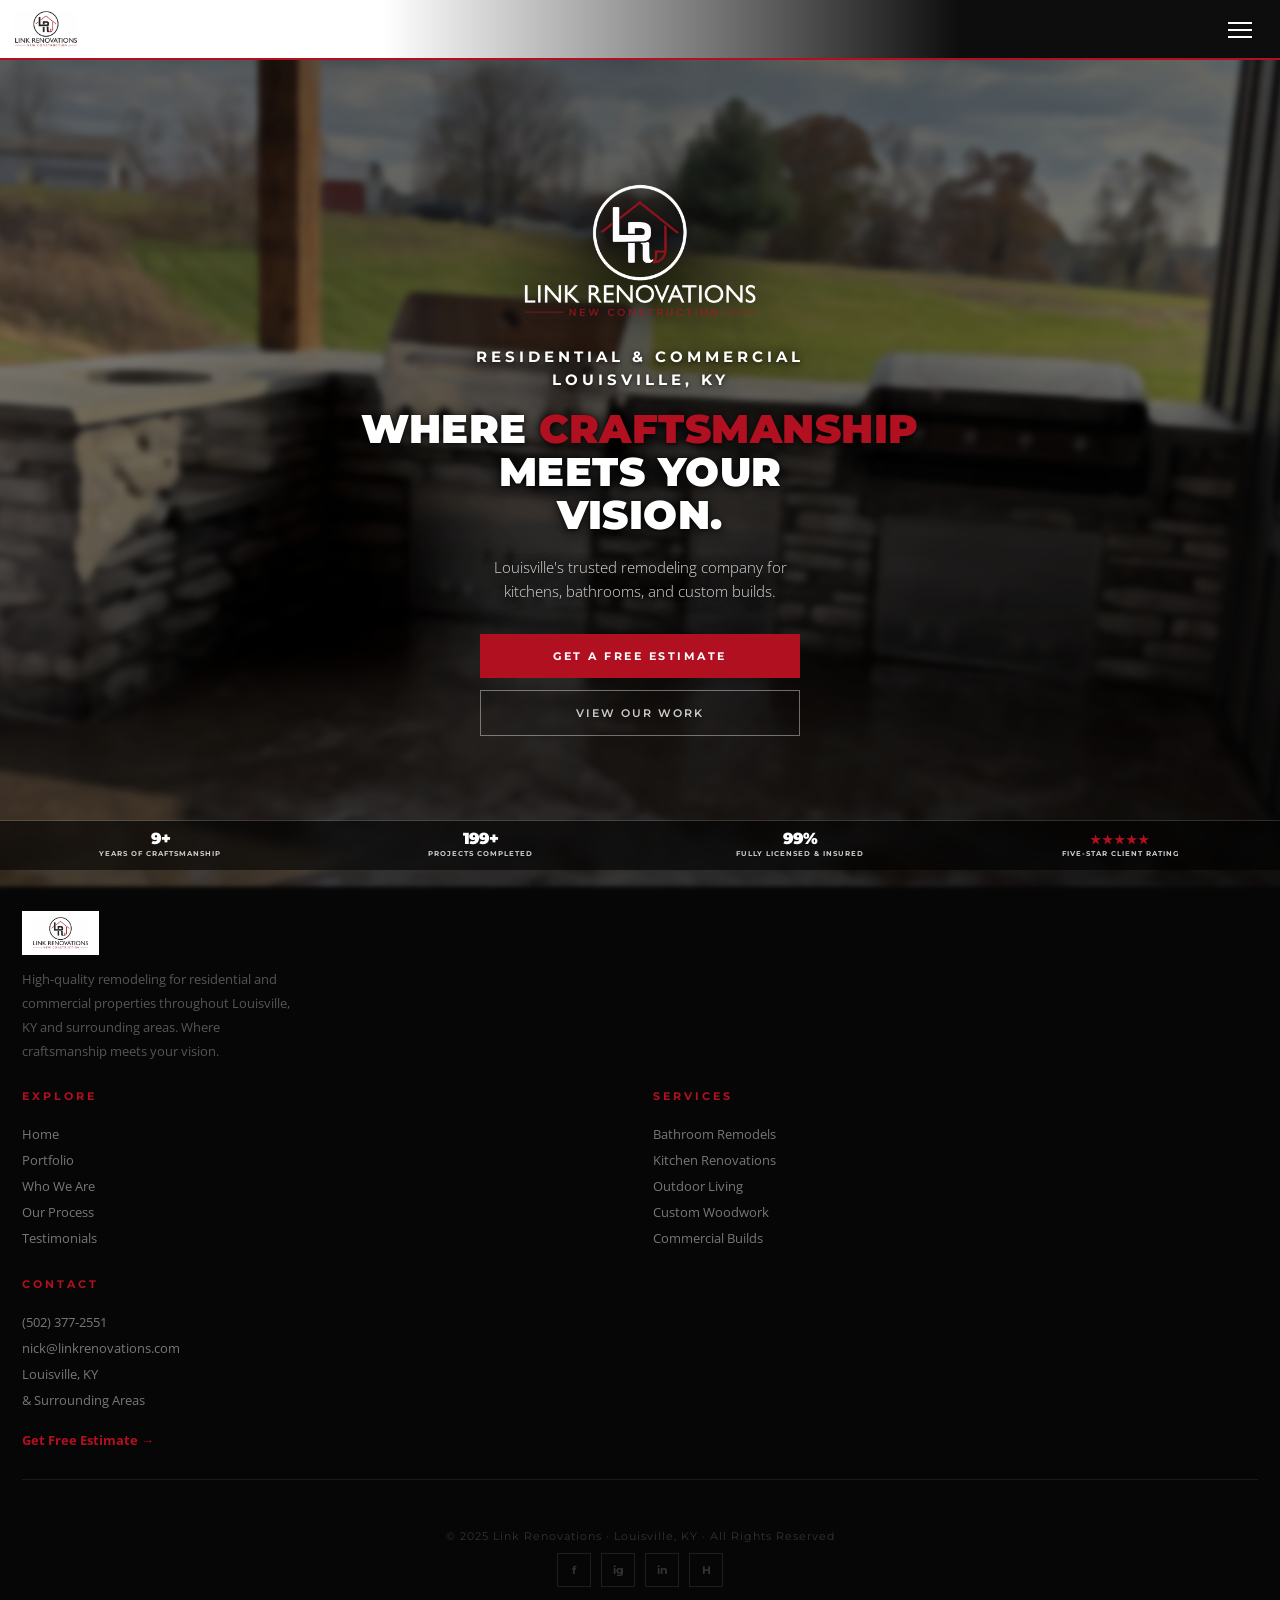
==== commit b6266104: "Restack hero eyebrow: "Residential & Commercial" / "Louisville, KY" Was a single line: "Louisville, " ====
--- a/index.html
+++ b/index.html
@@ -85,7 +85,9 @@
       font-size: 11px; font-weight: 700; letter-spacing: 4.5px;
       text-transform: uppercase; color: #fff;
       margin-bottom: 20px;
-    }
+      display: inline-block; text-align: center;
+    }
+    .hero-eyebrow-loc { display: inline-block; margin-top: 4px; }
     @keyframes crestFade {
       from { opacity: 0; transform: translateY(-8px); }
       to   { opacity: 1; transform: translateY(0); }
@@ -416,7 +418,7 @@
 <div class="hero">
   <div class="hero-bg"></div>
   <div class="hero-content">
-    <div class="hero-eyebrow">Louisville, KY &nbsp;·&nbsp; Residential & Commercial</div>
+    <div class="hero-eyebrow">Residential &amp; Commercial<br><span class="hero-eyebrow-loc">Louisville, KY</span></div>
     <h1>Where <em>Craftsmanship</em><br>Meets Your<br>Vision.</h1>
     <p class="hero-sub">Louisville's trusted remodeling company for kitchens, bathrooms, and custom builds.</p>
     <div class="hero-actions">
--- a/shared.css
+++ b/shared.css
@@ -6,7 +6,7 @@
    Without this, gallery/featured images with intrinsic width (e.g. 1280px)
    force horizontal scroll on phones, pushing fixed nav elements off-screen. */
 img { max-width: 100%; height: auto; }
-html, body { overflow-x: hidden; }
+html, body { overflow-x: clip; }
 
 /* Polish pass: image fitting, hover transitions, reveal animation */
 .gallery-item img, .featured-item img, .step-image, .about-photo, .story-image, .nick-photo, .nick-card .nick-photo {
--- a/mobile.css
+++ b/mobile.css
@@ -136,10 +136,10 @@
   .page-sub { font-size: 13.5px !important; }
 
   /* SECTION COMMON — smaller padding, same colors */
-  .section, .services, .featured, .featured-strip, .featured-section, .stats-band, .testimonial-section, .about-teaser, .cta-final, .story, .values, .standard, .nick-section, .process, .intro-block, .promise, .featured-quote, .testimonials-section, .testimonials-grid, .trust, .filter-bar, .gallery-wrap, .contact-grid, .service-area {
+  .section, .services, .featured, .featured-strip, .featured-section, .testimonial-section, .about-teaser, .cta-final, .story, .standard, .nick-section, .process, .intro-block, .promise, .featured-quote, .testimonials-section, .testimonials-grid, .trust, .filter-bar, .gallery-wrap, .contact-grid, .service-area {
     padding-left: 22px !important; padding-right: 22px !important;
   }
-  .section, .services, .featured, .stats-band, .about-teaser, .testimonial-section, .story, .values, .standard, .nick-section, .testimonials-section, .featured-quote, .promise, .trust, .service-area {
+  .section, .services, .featured, .about-teaser, .testimonial-section, .story, .standard, .nick-section, .testimonials-section, .featured-quote, .promise, .trust, .service-area {
     padding-top: 60px !important; padding-bottom: 60px !important;
   }
   .featured-strip, .featured-section { padding: 60px 22px 28px !important; }
@@ -217,8 +217,6 @@
   .story { display: flex !important; flex-direction: column !important; gap: 0 !important; min-height: auto !important; }
   .story-text { padding: 60px 22px !important; }
   .story-image { width: 100% !important; height: 280px !important; min-height: 280px !important; }
-  .values-grid { grid-template-columns: 1fr !important; gap: 1px !important; }
-  .value { padding: 36px 24px !important; }
   .standard-grid { grid-template-columns: 1fr !important; gap: 1px !important; }
   .standard-card { padding: 36px 24px !important; }
   .nick-section { display: flex !important; flex-direction: column !important; gap: 30px !important; grid-template-columns: 1fr !important; }
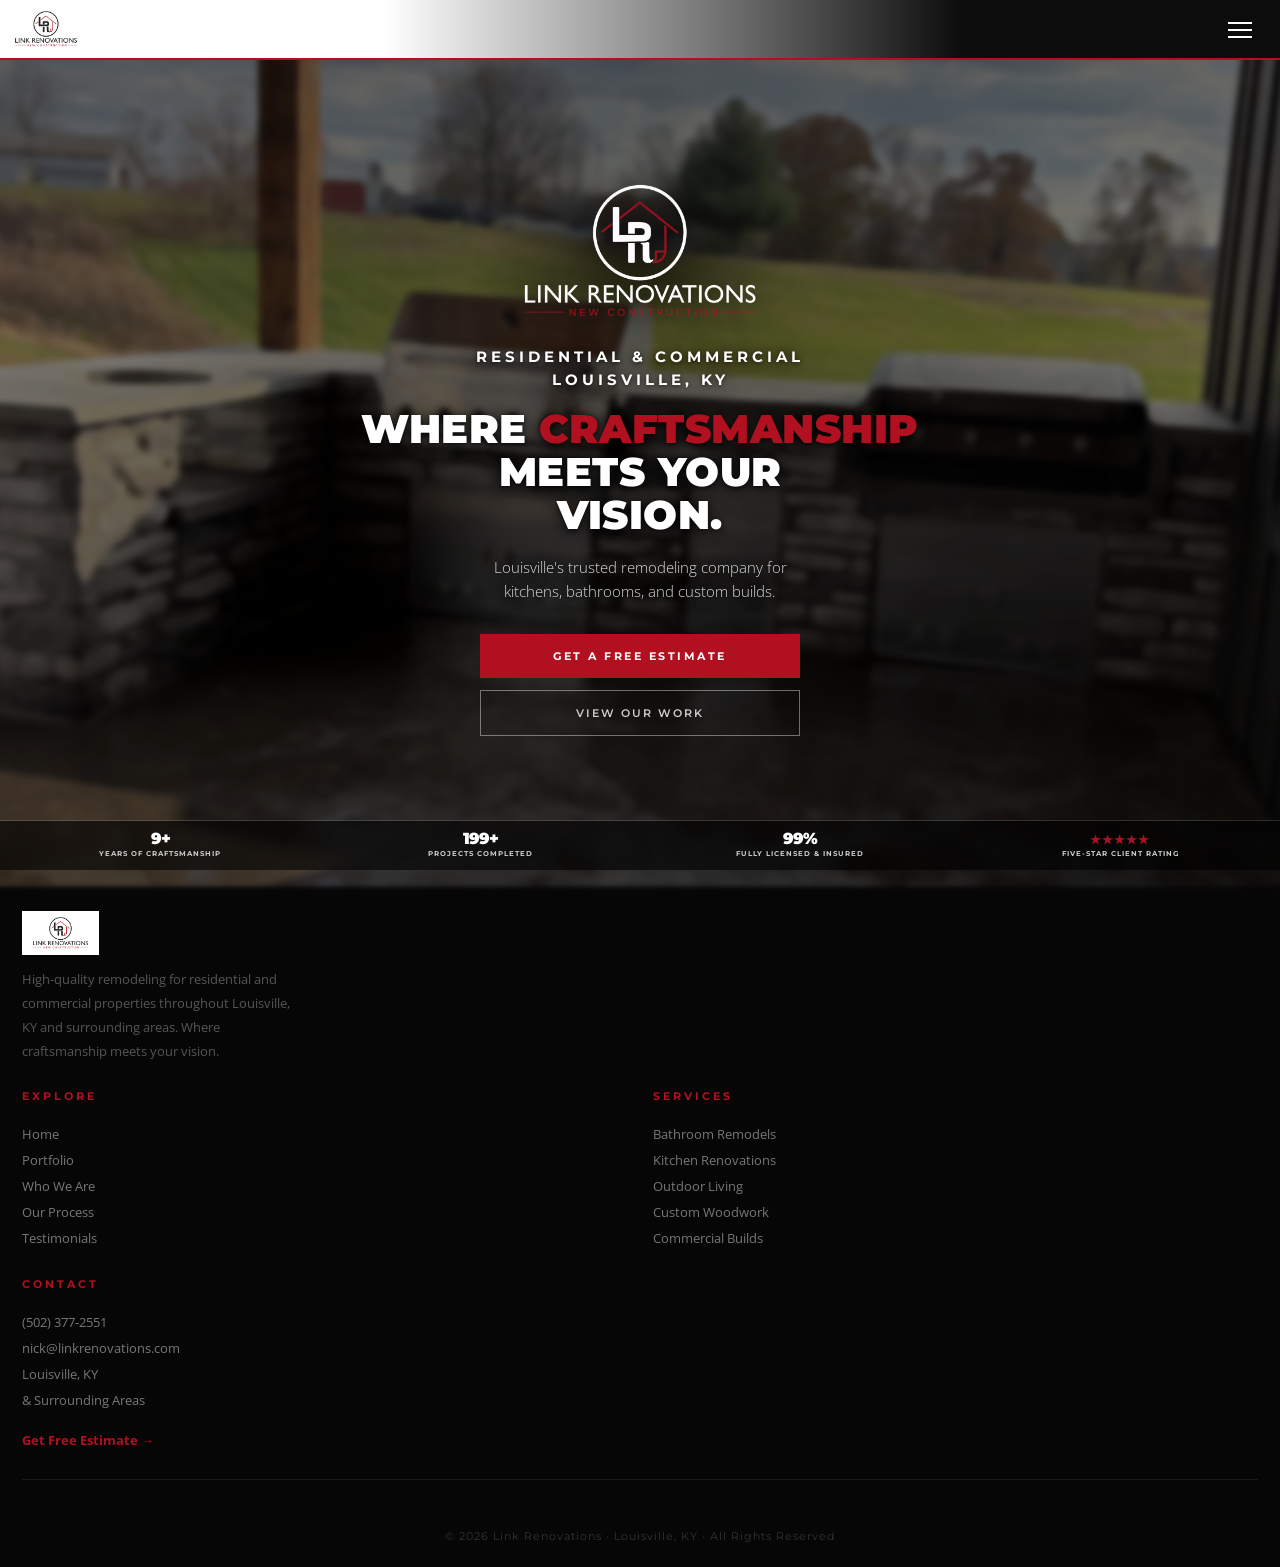
==== commit 80d28ee9: "Remove placeholder social icons; bump copyright to 2026 The footer social row (f / ig / in / H) and " ====
--- a/index.html
+++ b/index.html
@@ -482,13 +482,7 @@
     </div>
   </div>
   <div class="footer-bottom">
-    <div class="footer-copy">© 2025 Link Renovations · Louisville, KY · All Rights Reserved</div>
-    <div class="footer-social">
-      <a href="#" class="social">f</a>
-      <a href="#" class="social">ig</a>
-      <a href="#" class="social">in</a>
-      <a href="#" class="social">H</a>
-    </div>
+    <div class="footer-copy">© 2026 Link Renovations · Louisville, KY · All Rights Reserved</div>
   </div>
 </footer>
 
--- a/mobile.css
+++ b/mobile.css
@@ -128,12 +128,23 @@
   }
   .hero-scroll { display: none !important; }
 
-  /* PAGE HEADER (inner pages) — same red eyebrow + big title, smaller */
-  .page-header { padding-top: 60px !important; height: auto !important; min-height: 220px !important; padding-bottom: 32px !important; }
-  .page-header-content { padding: 32px 22px !important; max-width: 100% !important; }
+  /* PAGE HEADER (inner pages) — pinned tight to the top of the banner.
+     The body already has padding-top:60 to clear the fixed nav, so the page-header
+     itself only needs minimal top padding. min-height stays ≥110 so the eyebrow +
+     title (page-tag ~12px + 8px margin + page-title ~28px) never clip. */
+  .page-header {
+    padding-top: 10px !important; height: auto !important;
+    min-height: 110px !important; padding-bottom: 18px !important;
+    display: flex !important; align-items: flex-start !important;
+    justify-content: flex-start !important;
+  }
+  .page-header-content { padding: 8px 22px 0 !important; max-width: 100% !important; }
   .page-title { font-size: 30px !important; letter-spacing: 1px !important; line-height: 1.05 !important; white-space: normal !important; overflow: visible !important; word-break: normal !important; }
   .page-tag { font-size: 9px !important; letter-spacing: 4px !important; }
   .page-sub { font-size: 13.5px !important; }
+  /* Pages with section-nav: body padding already accounts for it; zero out the
+     page-header's own padding so the eyebrow sits right under the section-nav row. */
+  body.has-section-nav .page-header { padding-top: 0 !important; min-height: 100px !important; }
 
   /* SECTION COMMON — smaller padding, same colors */
   .section, .services, .featured, .featured-strip, .featured-section, .testimonial-section, .about-teaser, .cta-final, .story, .standard, .nick-section, .process, .intro-block, .promise, .featured-quote, .testimonials-section, .testimonials-grid, .trust, .filter-bar, .gallery-wrap, .contact-grid, .service-area {
@@ -204,13 +215,23 @@
   .cta-content p { font-size: 14px !important; }
 
   /* PORTFOLIO filter + gallery */
-  .filter-bar { padding: 16px 22px !important; gap: 6px !important; overflow-x: auto !important; flex-wrap: nowrap !important; -webkit-overflow-scrolling: touch; }
+  /* Filter bar sticks below the section-nav (which sits at top:60 and is ~50px tall).
+     Without an explicit mobile top, the desktop top:74 leaves the bar trapped behind
+     the section-nav and it scrolls out of view. */
+  .filter-bar {
+    padding: 16px 22px !important; gap: 6px !important;
+    overflow-x: auto !important; flex-wrap: nowrap !important;
+    -webkit-overflow-scrolling: touch;
+    position: sticky !important; top: 110px !important; z-index: 99 !important;
+    background: #0d0d0d !important;
+  }
   .filter-btn { padding: 9px 14px !important; font-size: 9.5px !important; letter-spacing: 1.5px !important; }
   .gallery-wrap { padding: 36px 22px 60px !important; }
   .gallery { columns: 2 !important; column-gap: 4px !important; }
   .gallery-item { margin-bottom: 4px !important; }
   .gallery-item-overlay { opacity: 1 !important; padding: 10px !important; }
-  .gallery-item-cat { font-size: 8.5px !important; }
+  .gallery-item-cat { font-size: 8.5px !important; letter-spacing: 2px !important; }
+  .gallery-item-caption { font-size: 10px !important; letter-spacing: 0.3px !important; line-height: 1.3 !important; }
   .lightbox-prev, .lightbox-next { font-size: 30px !important; padding: 12px !important; }
 
   /* ABOUT */
@@ -223,10 +244,21 @@
   .nick-photo { width: 100% !important; height: 320px !important; }
   .nick-card-body { padding: 28px 24px !important; }
 
-  /* PROCESS */
-  .step { display: flex !important; flex-direction: column !important; gap: 14px !important; padding: 36px 0 !important; grid-template-columns: 1fr !important; }
-  .step-num { font-size: 64px !important; }
-  .step-image { height: 220px !important; border-left-width: 3px !important; }
+  /* PROCESS — text-only on mobile (per Dustin's call). Photo block hidden so each
+     step reads as step-num + heading + paragraph stacked, with no visual weight
+     from imagery. Desktop still renders the full 3-column layout with photos. */
+  .step {
+    display: flex !important;
+    flex-direction: column !important;
+    gap: 6px !important;
+    padding: 24px 0 !important;
+    align-items: flex-start !important;
+  }
+  .step-num { font-size: 40px !important; line-height: 1 !important; margin-bottom: 4px !important; }
+  .step-content h3 { font-size: 16px !important; letter-spacing: 1.5px !important; margin-bottom: 8px !important; }
+  .step-content p { font-size: 13px !important; line-height: 1.7 !important; }
+  /* Step photo hidden on mobile (parity exception — process page only). */
+  .step-image { display: none !important; }
   .promise h2 { font-size: 20px !important; line-height: 1.4 !important; letter-spacing: 1px !important; }
 
   /* TESTIMONIALS PAGE */
@@ -251,17 +283,23 @@
   .ty-message { font-size: 15px !important; }
   .ty-actions { flex-direction: column !important; gap: 10px !important; }
 
-  /* WALKTHROUGHS (portrait video tours) */
+  /* WALKTHROUGHS — Card is 4:3 on mobile (closer to actual video aspect; less of
+     the card area is dominated by the caption block than 16:9 was). Caption stays
+     as a bottom overlay but with a much lighter gradient and smaller text so the
+     full thumbnail (the actual room) is visible through it. */
   .walkthroughs { padding: 60px 22px 70px !important; }
   .walkthroughs-header { flex-direction: column !important; align-items: flex-start !important; gap: 14px !important; margin-bottom: 24px !important; }
   .walkthroughs-header .section-title { font-size: 22px !important; }
   .walkthroughs-grid { grid-template-columns: 1fr 1fr !important; gap: 8px !important; }
-  .video-card { aspect-ratio: 9 / 16 !important; border-radius: 3px !important; }
-  .video-play { width: 48px !important; height: 48px !important; box-shadow: 0 6px 16px rgba(0,0,0,0.6) !important; }
-  .video-play svg { width: 20px !important; height: 20px !important; margin-left: 2px !important; }
-  .video-meta { padding: 12px 12px !important; }
-  .video-cat { font-size: 8.5px !important; letter-spacing: 2px !important; margin-bottom: 4px !important; }
-  .video-label { font-size: 11px !important; line-height: 1.25 !important; }
+  .video-card { aspect-ratio: 4 / 3 !important; border-radius: 3px !important; }
+  .video-play { width: 44px !important; height: 44px !important; box-shadow: 0 6px 16px rgba(0,0,0,0.6) !important; }
+  .video-play svg { width: 18px !important; height: 18px !important; margin-left: 2px !important; }
+  .video-meta {
+    padding: 8px 10px 8px !important;
+    background: linear-gradient(transparent 30%, rgba(0,0,0,0.55)) !important;
+  }
+  .video-cat { font-size: 7.5px !important; letter-spacing: 1.5px !important; margin-bottom: 2px !important; }
+  .video-label { font-size: 9.5px !important; letter-spacing: 0.3px !important; line-height: 1.2 !important; }
 
   /* FOOTER */
   footer, footer.upgraded { padding: 40px 22px 24px !important; flex-direction: column !important; align-items: stretch !important; gap: 24px !important; }
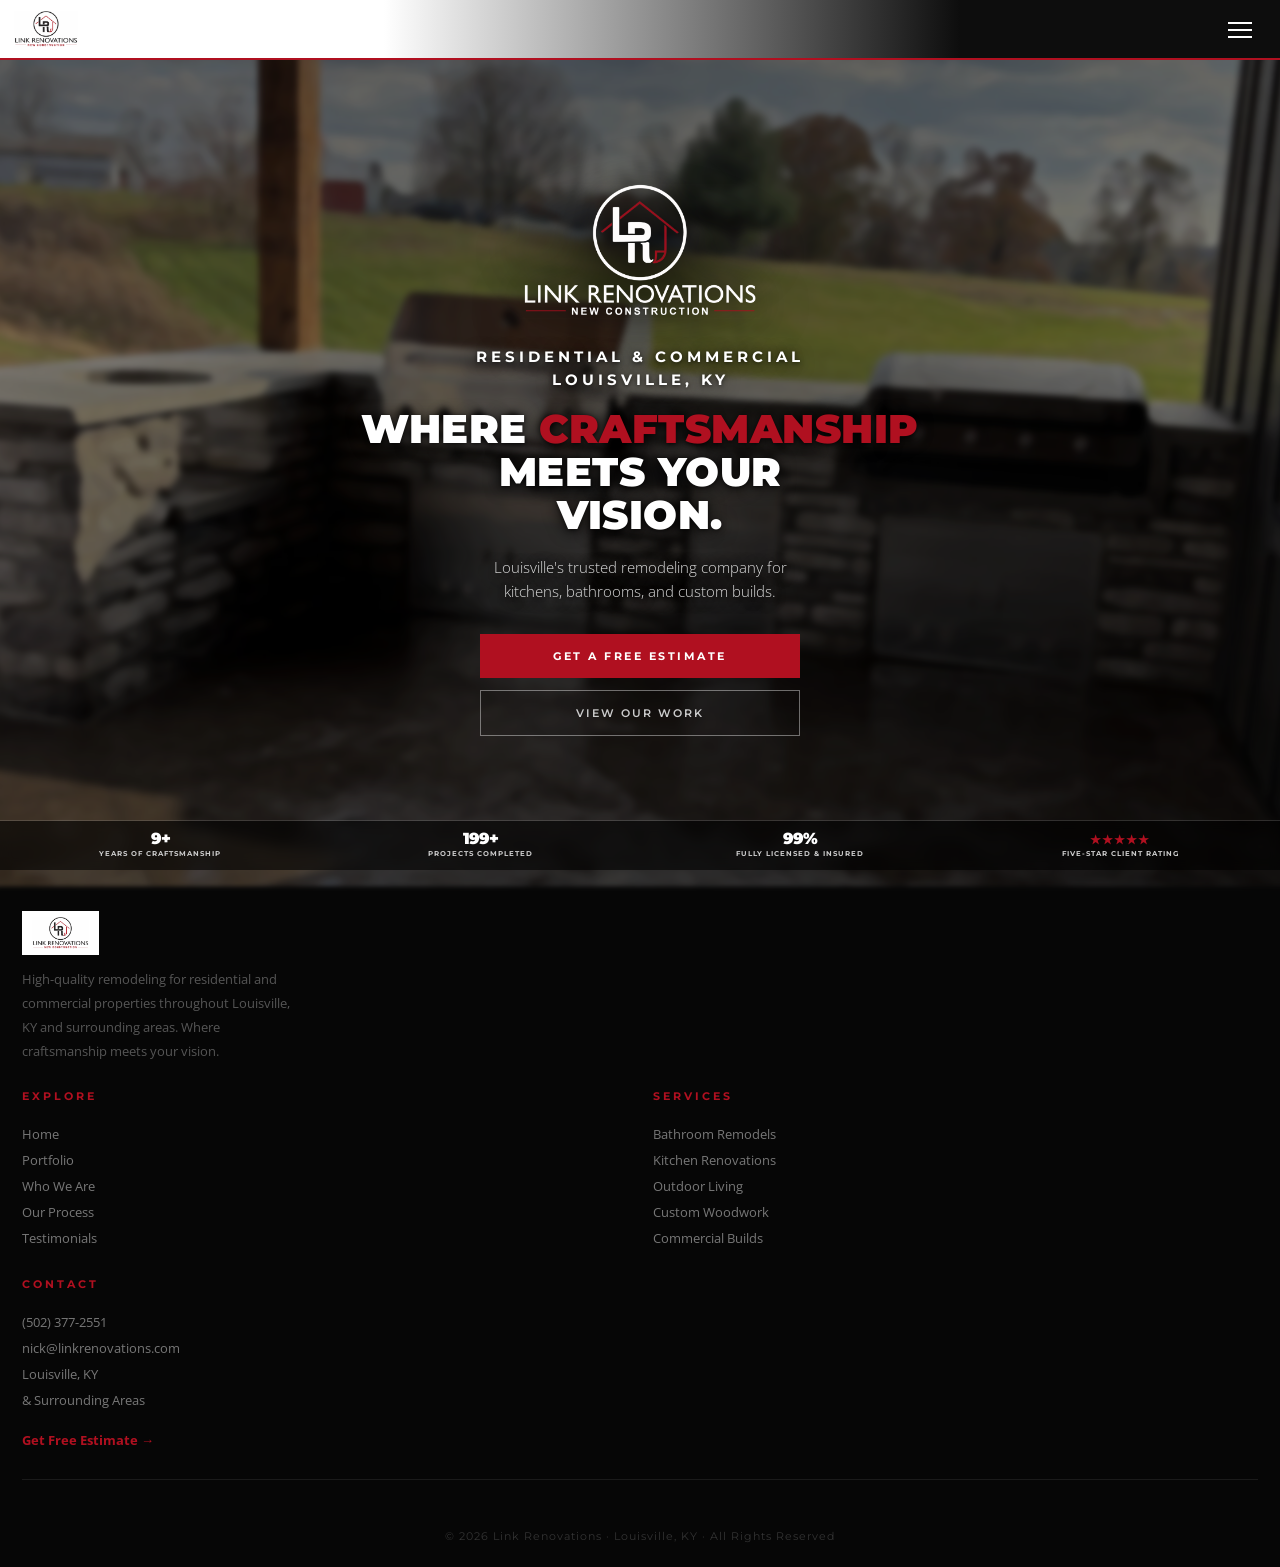
==== commit a7aecd1a: "Security hardening pass Findings from infosec audit (2026-05-06) closed in this commit:  - Add _head" ====
--- a/index.html
+++ b/index.html
@@ -4,7 +4,7 @@
   <meta charset="UTF-8">
   <meta name="viewport" content="width=device-width, initial-scale=1.0, viewport-fit=cover">
   <title>Link Renovations — Louisville, KY</title>
-  <link href="https://fonts.googleapis.com/css2?family=Montserrat:wght@400;600;700;800;900&family=Open+Sans:wght@300;400;600&display=swap" rel="stylesheet">
+  <link href="https://fonts.googleapis.com/css2?family=Montserrat:wght@400;600;700;800;900&family=Open+Sans:wght@300;400;600&display=swap" rel="stylesheet" referrerpolicy="no-referrer" crossorigin="anonymous">
   <link rel="stylesheet" href="shared.css">
   <link rel="stylesheet" href="mobile.css">
   <style>
--- a/shared.css
+++ b/shared.css
@@ -75,10 +75,10 @@
 .footer-bottom { display: flex; justify-content: space-between; align-items: center; flex-wrap: wrap; gap: 14px; }
 
 /* Section Nav (sub-nav under main nav) */
-.section-nav { position: fixed; top: 74px; left: 0; right: 0; z-index: 900; background: transparent; border-bottom: none; padding: 14px 80px; display: flex; justify-content: flex-end; gap: 8px; flex-wrap: nowrap; overflow-x: auto; -webkit-overflow-scrolling: touch; pointer-events: none; }
+.section-nav { position: fixed; top: 74px; left: 0; right: 0; z-index: 900; background: #0d0d0d; border-bottom: 1px solid #1a1a1a; padding: 12px 80px; display: flex; justify-content: flex-end; gap: 8px; flex-wrap: nowrap; overflow-x: auto; -webkit-overflow-scrolling: touch; box-shadow: 0 6px 18px rgba(0,0,0,0.45); }
 .section-nav::-webkit-scrollbar { display: none; }
-.section-nav a { pointer-events: auto; font-family: 'Montserrat', sans-serif; font-size: 9.5px; font-weight: 700; letter-spacing: 1.5px; line-height: 1; color: #fff; text-decoration: none; padding: 7px 14px 6px; border: 1px solid rgba(255,255,255,0.25); border-radius: 999px; white-space: nowrap; transition: all 0.2s; text-transform: uppercase; background: rgba(0,0,0,0.55); backdrop-filter: blur(6px); -webkit-backdrop-filter: blur(6px); display: inline-flex; align-items: center; justify-content: center; }
-.section-nav a:hover { color: #fff; border-color: #555; }
+.section-nav a { font-family: 'Montserrat', sans-serif; font-size: 9.5px; font-weight: 700; letter-spacing: 1.5px; line-height: 1; color: #999; text-decoration: none; padding: 8px 16px 7px; border: 1px solid #262626; border-radius: 999px; white-space: nowrap; transition: color 0.2s, background 0.2s, border-color 0.2s; text-transform: uppercase; background: transparent; display: inline-flex; align-items: center; justify-content: center; }
+.section-nav a:hover { color: #fff; border-color: #444; background: #161616; }
 .section-nav a.active { color: #fff; background: #b01020; border-color: #b01020; }
 
 body.has-section-nav .page-header { padding-top: 138px; }
